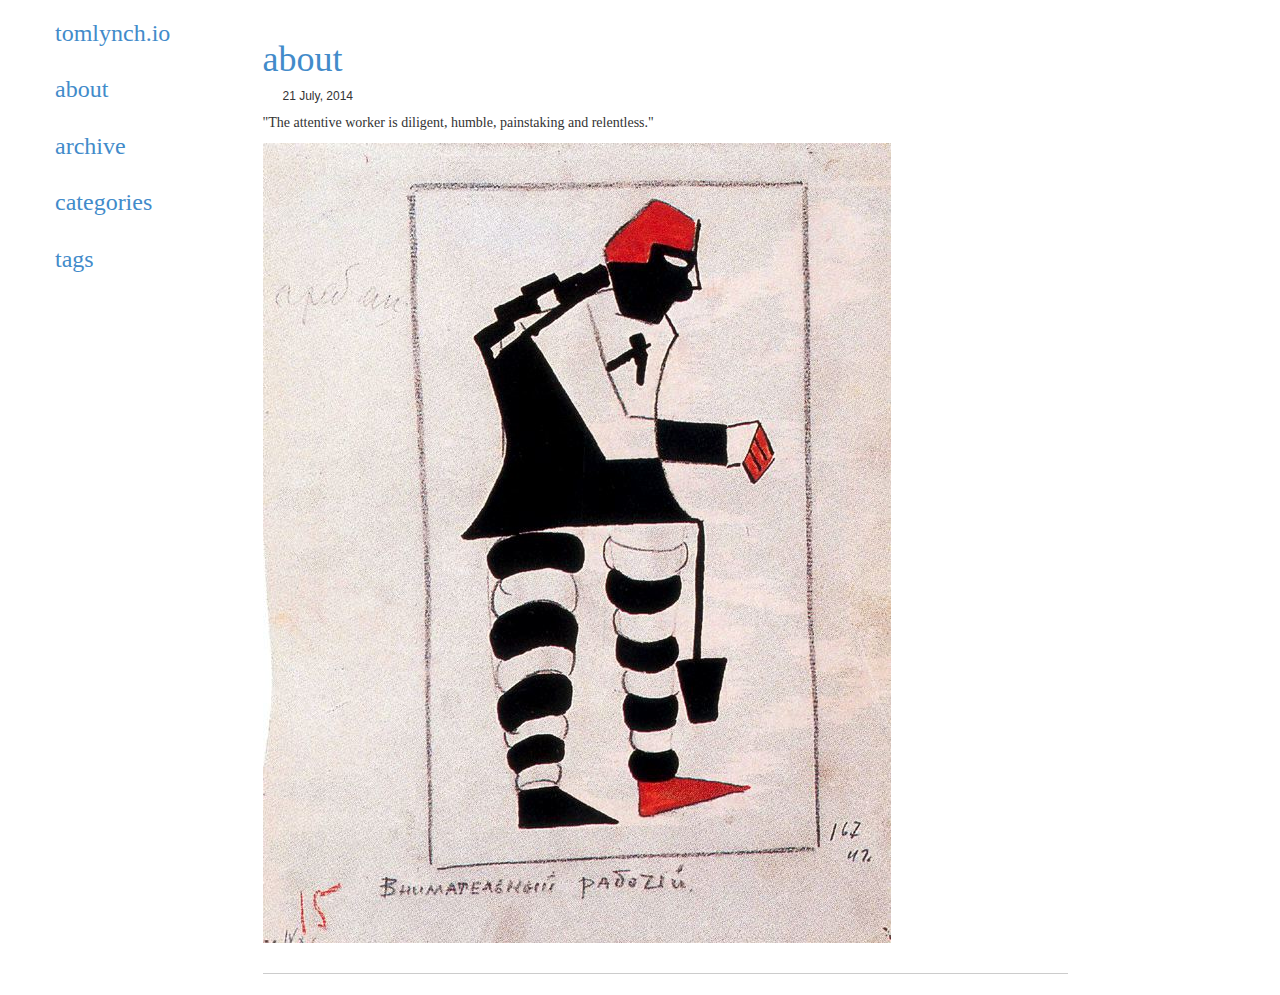
==== about/index.html @ 869eb5ff "update templates and css" ====
<!DOCTYPE html>
<html lang="en-us" xml:lang="en">
<head>
<meta content="text/html; charset=utf-8" http-equiv="content-type" />
<title>about</title>
<meta content="Tom Lynch" name="author" />
<link type="application/atom+xml" title="the attentive worker" rel="alternate" href="/atom.xml" />
<link type="text/css" rel="stylesheet" href="/fonts/inconsolata/inconsolata.css" />
<!-- MathJax -->
<script type="text/x-mathjax-config">
MathJax.Hub.Config({
	    tex2jax: {
	      inlineMath: [ ['$','$'], ["\\(","\\)"] ],
	      //processEscapes: true
	    }
	  });
</script>
<script src="//cdn.mathjax.org/mathjax/latest/MathJax.js?config=TeX-AMS_HTML-full" type="text/javascript"></script>
<link rel="stylesheet" href="/css/bootstrap.min.css" />
<link rel="stylesheet" href="/css/bootstrap-responsive.min.css" />
<link rel="stylesheet" href="/css/bootstrap-overrides.css" />
<link rel="stylesheet" href="/css/pygmentize-vs.css" />
</head>
<body>
<div class="container">
  <div class="row">
    <div class="col-md-2">
      <div class="silkscreen-nav"><nav class="navbar navbar-default nav-stacked"><div class="navbar-default"><ul class="nav navbar-nav"><li><h3><a href="/">tomlynch.io</a></h3></li><li><h3><a href="/about">about</a></h3></li></ul></div><div class="collapse navbar-collapse"><ul class="nav navbar-nav"><li><h3><a href="/archive">archive</a></h3></li><li><h3><a href="/categories">categories</a></h3></li><li><h3><a href="/tags">tags</a></h3></li></ul></div></nav></div>
      <br />
      <div class="hidden-xs hidden-sm">
	<script src="http://pinboard.in//widgets/v1/linkroll/?user=attentive&amp;count=10&amp;tag=reading" language="javascript"></script>
      </div>
    </div>
    <div class="main col-md-8">
      <div class="row silkscreen-post">
	<h1 class="silkscreen-title"><a href="2014/7/21/about">about</a></h1>
	<h6 class="date silkscreen-published">21 July, 2014</h6>
	<div class="silkscreen-body"><p>"The attentive worker is diligent, humble, painstaking and relentless."</p><p><img src="/img/attentive-worker-1913.jpg" /></p></div>
      </div>
      <div class="row">
	<div class="silkscreen-related"></div>
      </div>
      <div class="row">
	<div class="silkscreen-footer"></div>
      </div>
    </div>
  </div>
  <div class="col-md-2"></div>
</div>
    
  

<script src="/js/jquery.js"></script>
<script src="/js/bootstrap.min.js"></script>
</body>


</html>
---- fonts/inconsolata/inconsolata.css ----
/*
 * This stylesheet generated by the CSS3 @font-face generator v2.0
 * by Zoltan Hawryluk (http://www.useragentman.com). 
 * Latest version of this program is available at
 * https://github.com/zoltan-dulac/css3FontConverter
 */


@font-face {
  font-family: 'Inconsolata';
  src: url('Inconsolata.eot?') format('eot'),
       url('Inconsolata.woff') format('woff'),
       url('Inconsolata.otf')  format('opentype'),
       url('Inconsolata.ttf')  format('truetype'),
       url('Inconsolata.svg#Inconsolata') format('svg');
}
---- css/pygmentize-vs.css ----
.highlight .hll { background-color: #ffffcc }
.highlight .c { color: #008000 } /* Comment */
.highlight .err { border: 1px solid #FF0000 } /* Error */
.highlight .k { color: #0000ff } /* Keyword */
.highlight .cm { color: #008000 } /* Comment.Multiline */
.highlight .cp { color: #0000ff } /* Comment.Preproc */
.highlight .c1 { color: #008000 } /* Comment.Single */
.highlight .cs { color: #008000 } /* Comment.Special */
.highlight .ge { font-style: italic } /* Generic.Emph */
.highlight .gh { font-weight: bold } /* Generic.Heading */
.highlight .gp { font-weight: bold } /* Generic.Prompt */
.highlight .gs { font-weight: bold } /* Generic.Strong */
.highlight .gu { font-weight: bold } /* Generic.Subheading */
.highlight .kc { color: #0000ff } /* Keyword.Constant */
.highlight .kd { color: #0000ff } /* Keyword.Declaration */
.highlight .kn { color: #0000ff } /* Keyword.Namespace */
.highlight .kp { color: #0000ff } /* Keyword.Pseudo */
.highlight .kr { color: #0000ff } /* Keyword.Reserved */
.highlight .kt { color: #2b91af } /* Keyword.Type */
.highlight .s { color: #a31515 } /* Literal.String */
.highlight .nc { color: #2b91af } /* Name.Class */
.highlight .ow { color: #0000ff } /* Operator.Word */
.highlight .sb { color: #a31515 } /* Literal.String.Backtick */
.highlight .sc { color: #a31515 } /* Literal.String.Char */
.highlight .sd { color: #a31515 } /* Literal.String.Doc */
.highlight .s2 { color: #a31515 } /* Literal.String.Double */
.highlight .se { color: #a31515 } /* Literal.String.Escape */
.highlight .sh { color: #a31515 } /* Literal.String.Heredoc */
.highlight .si { color: #a31515 } /* Literal.String.Interpol */
.highlight .sx { color: #a31515 } /* Literal.String.Other */
.highlight .sr { color: #a31515 } /* Literal.String.Regex */
.highlight .s1 { color: #a31515 } /* Literal.String.Single */
.highlight .ss { color: #a31515 } /* Literal.String.Symbol */
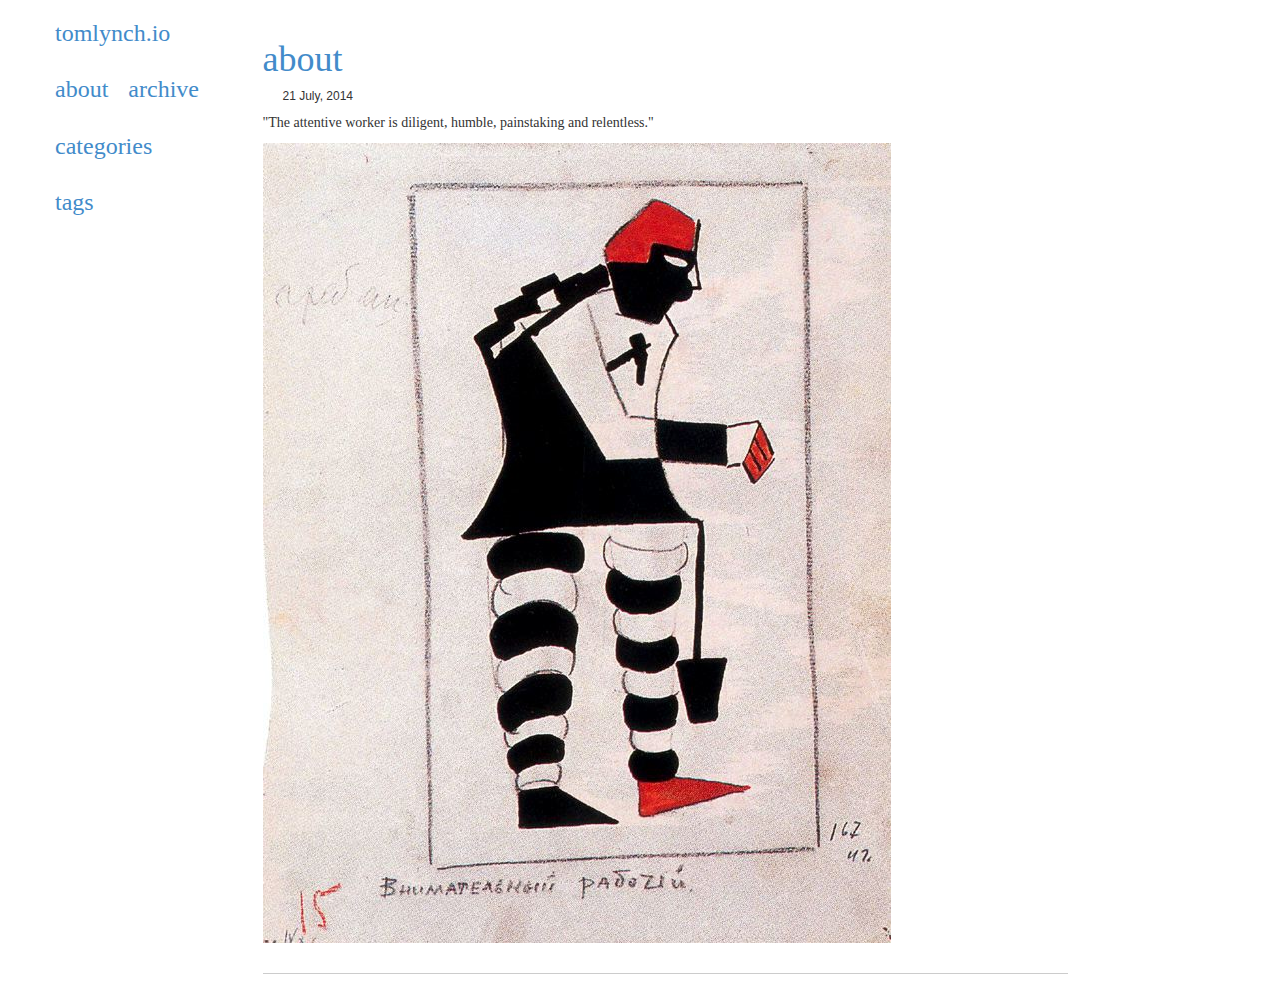
==== commit 02244256: "responsive site working" ====
--- a/about/index.html
+++ b/about/index.html
@@ -2,10 +2,11 @@
 <html lang="en-us" xml:lang="en">
 <head>
 <meta content="text/html; charset=utf-8" http-equiv="content-type" />
+<meta content="width=device-width, initial-scale=1" name="viewport" />
 <title>about</title>
 <meta content="Tom Lynch" name="author" />
 <link type="application/atom+xml" title="the attentive worker" rel="alternate" href="/atom.xml" />
-<link type="text/css" rel="stylesheet" href="/fonts/inconsolata/inconsolata.css" />
+<link type="text/css" rel="stylesheet" href="http://fonts.googleapis.com/css?family=Inconsolata:400,700&amp;subset=latin,latin-ext" />
 <!-- MathJax -->
 <script type="text/x-mathjax-config">
 MathJax.Hub.Config({
@@ -25,7 +26,23 @@
 <div class="container">
   <div class="row">
     <div class="col-md-2">
-      <div class="silkscreen-nav"><nav class="navbar navbar-default nav-stacked"><div class="navbar-default"><ul class="nav navbar-nav"><li><h3><a href="/">tomlynch.io</a></h3></li><li><h3><a href="/about">about</a></h3></li></ul></div><div class="collapse navbar-collapse"><ul class="nav navbar-nav"><li><h3><a href="/archive">archive</a></h3></li><li><h3><a href="/categories">categories</a></h3></li><li><h3><a href="/tags">tags</a></h3></li></ul></div></nav></div>
+      <nav class="navbar navbar-default nav-stacked">
+	<div class="navbar-header">
+	  <button data-target=".navbar-collapse" data-toggle="collapse" class="navbar-toggle" type="button">
+	    <span class="sr-only">Toggle navigation</span>
+	    <span class="glyphicon glyphicon-plus"></span>  
+	  </button>
+	  <h3><a href="/">tomlynch.io</a></h3>
+	</div>
+	<div class="collapse navbar-collapse">
+	  <ul class="nav navbar-nav">
+	    <li><h3><a href="/about">about</a></h3></li>
+	    <li><h3><a href="/">archive</a></h3></li>
+	    <li><h3><a href="/">categories</a></h3></li>
+	    <li><h3><a href="/">tags</a></h3></li>
+	  </ul>
+	</div>
+      </nav>
       <br />
       <div class="hidden-xs hidden-sm">
 	<script src="http://pinboard.in//widgets/v1/linkroll/?user=attentive&amp;count=10&amp;tag=reading" language="javascript"></script>
@@ -47,7 +64,7 @@
   </div>
   <div class="col-md-2"></div>
 </div>
-    
+
   
 
 <script src="/js/jquery.js"></script>
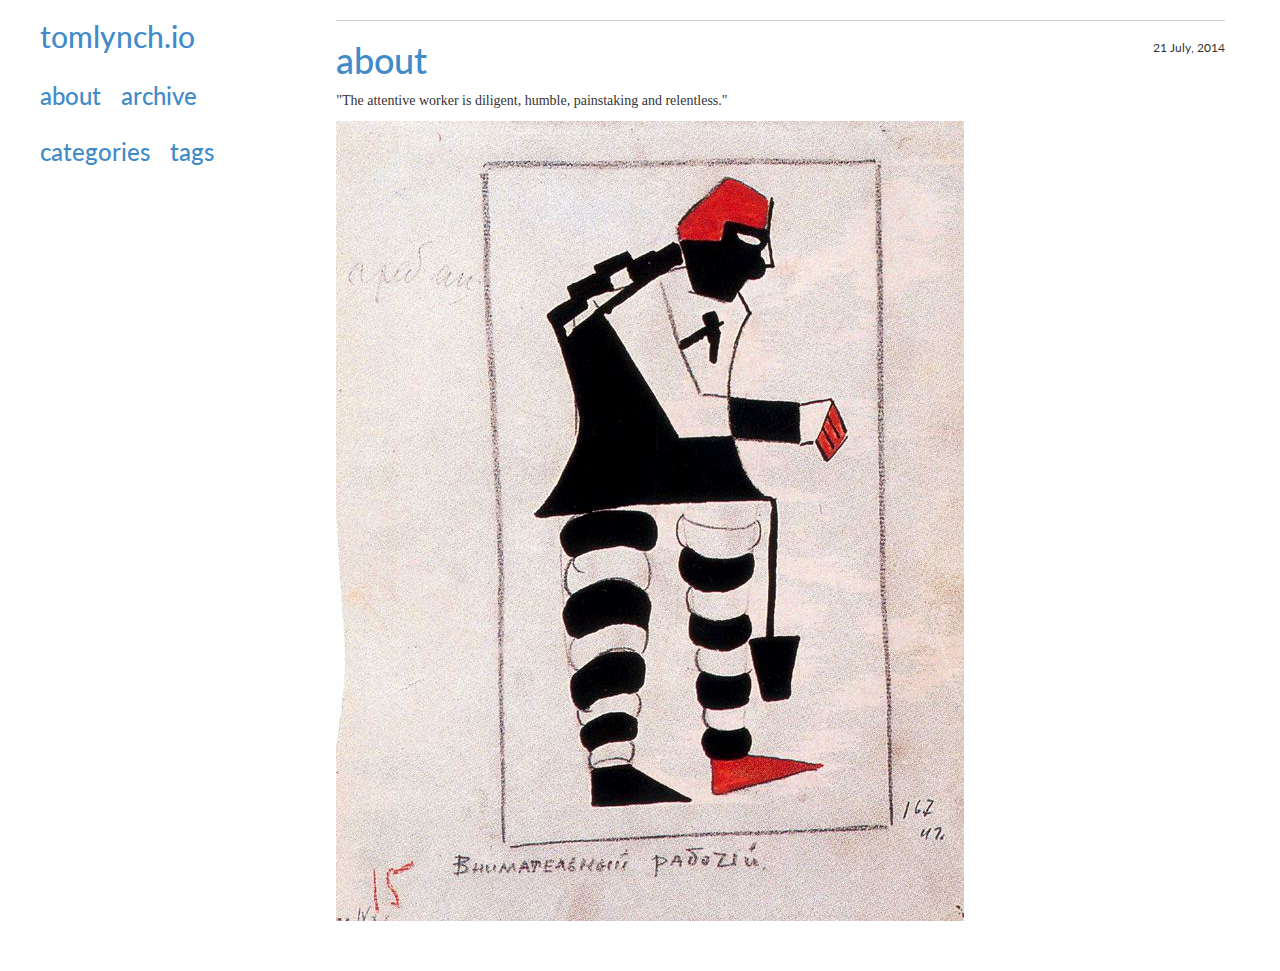
==== commit cc53f972: "latest updates to layout" ====
--- a/about/index.html
+++ b/about/index.html
@@ -6,6 +6,7 @@
 <title>about</title>
 <meta content="Tom Lynch" name="author" />
 <link type="application/atom+xml" title="the attentive worker" rel="alternate" href="/atom.xml" />
+<link type="text/css" rel="stylesheet" href="http://fonts.googleapis.com/css?family=Lato:400,700,400italic,700italic" />
 <link type="text/css" rel="stylesheet" href="http://fonts.googleapis.com/css?family=Inconsolata:400,700&amp;subset=latin,latin-ext" />
 <!-- MathJax -->
 <script type="text/x-mathjax-config">
@@ -25,14 +26,14 @@
 <body>
 <div class="container">
   <div class="row">
-    <div class="col-md-2">
+    <div class="left-bar col-md-2">
       <nav class="navbar navbar-default nav-stacked">
 	<div class="navbar-header">
 	  <button data-target=".navbar-collapse" data-toggle="collapse" class="navbar-toggle" type="button">
 	    <span class="sr-only">Toggle navigation</span>
-	    <span class="glyphicon glyphicon-plus"></span>  
+	    <span class="glyphicon glyphicon-list"></span>
 	  </button>
-	  <h3><a href="/">tomlynch.io</a></h3>
+	  <h2><a href="/">tomlynch.io</a></h2>
 	</div>
 	<div class="collapse navbar-collapse">
 	  <ul class="nav navbar-nav">
@@ -48,25 +49,21 @@
 	<script src="http://pinboard.in//widgets/v1/linkroll/?user=attentive&amp;count=10&amp;tag=reading" language="javascript"></script>
       </div>
     </div>
-    <div class="main col-md-8">
-      <div class="row silkscreen-post">
-	<h1 class="silkscreen-title"><a href="2014/7/21/about">about</a></h1>
-	<h6 class="date silkscreen-published">21 July, 2014</h6>
-	<div class="silkscreen-body"><p>"The attentive worker is diligent, humble, painstaking and relentless."</p><p><img src="/img/attentive-worker-1913.jpg" /></p></div>
-      </div>
-      <div class="row">
-	<div class="silkscreen-related"></div>
-      </div>
-      <div class="row">
-	<div class="silkscreen-footer"></div>
-      </div>
+    <div class="silkscreen-post">
+    <div class="col-md-1"></div>
+    <div class="main col-md-9">
+	<div class="body col-md-10">
+	  <h1 class="silkscreen-title"><a href="2014/7/21/about">about</a></h1>
+	  <h6 class="date silkscreen-published hidden-md hidden-lg">21 July, 2014</h6>
+	  <div class="silkscreen-body"><p>"The attentive worker is diligent, humble, painstaking and relentless."</p><p><img src="/img/attentive-worker-1913.jpg" /></p></div>
+	</div>
+	<div class="right-bar col-md-2 hidden-xs hidden-sm">
+	  <h6 class="date silkscreen-published">21 July, 2014</h6>      
+	</div>
+    </div>
     </div>
   </div>
-  <div class="col-md-2"></div>
 </div>
-
-  
-
 <script src="/js/jquery.js"></script>
 <script src="/js/bootstrap.min.js"></script>
 </body>
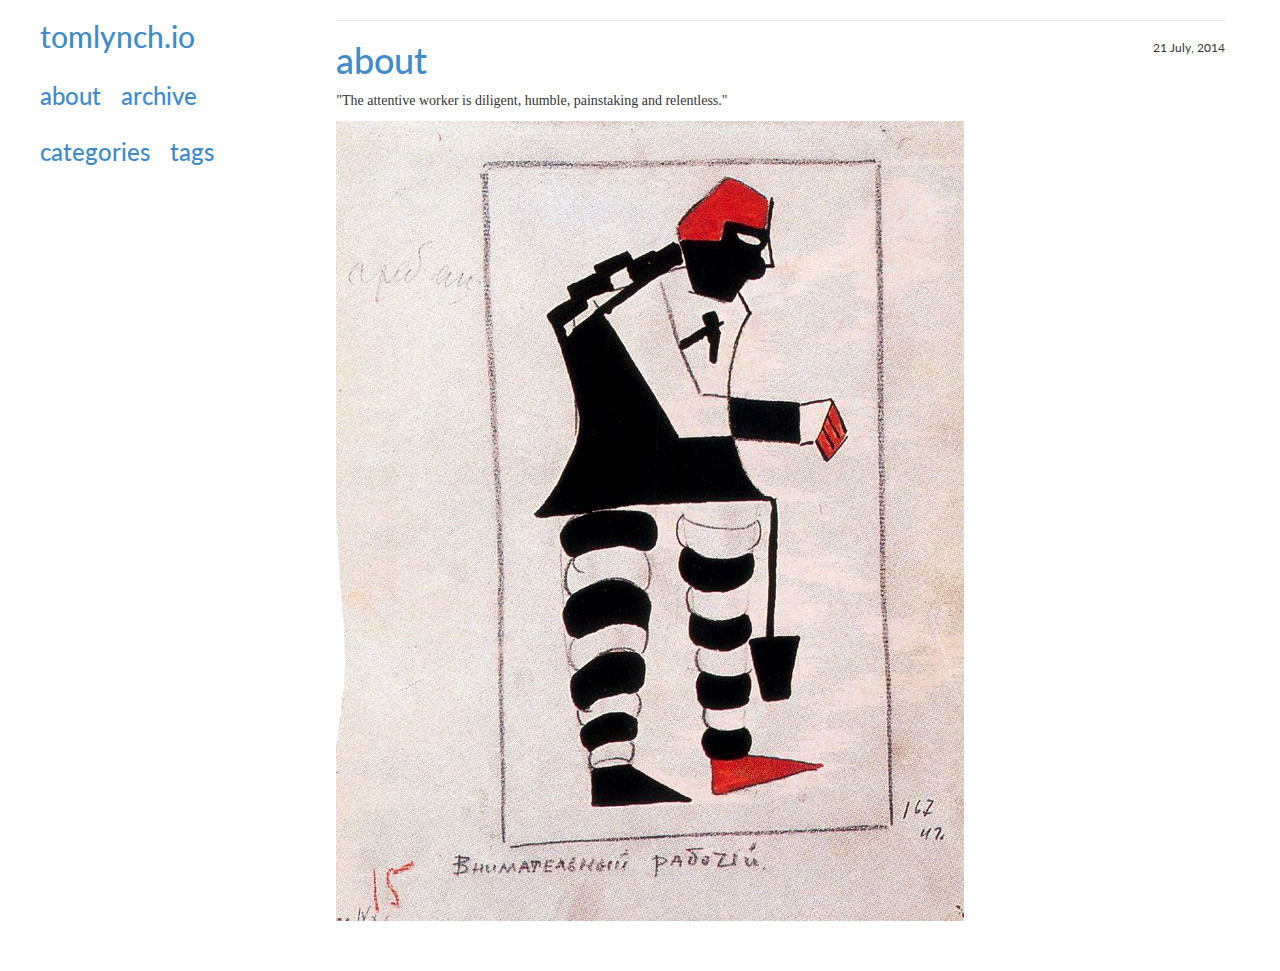
==== commit 01521654: "updated layout" ====
--- a/about/index.html
+++ b/about/index.html
@@ -44,7 +44,6 @@
 	  </ul>
 	</div>
       </nav>
-      <br />
       <div class="hidden-xs hidden-sm">
 	<script src="http://pinboard.in//widgets/v1/linkroll/?user=attentive&amp;count=10&amp;tag=reading" language="javascript"></script>
       </div>
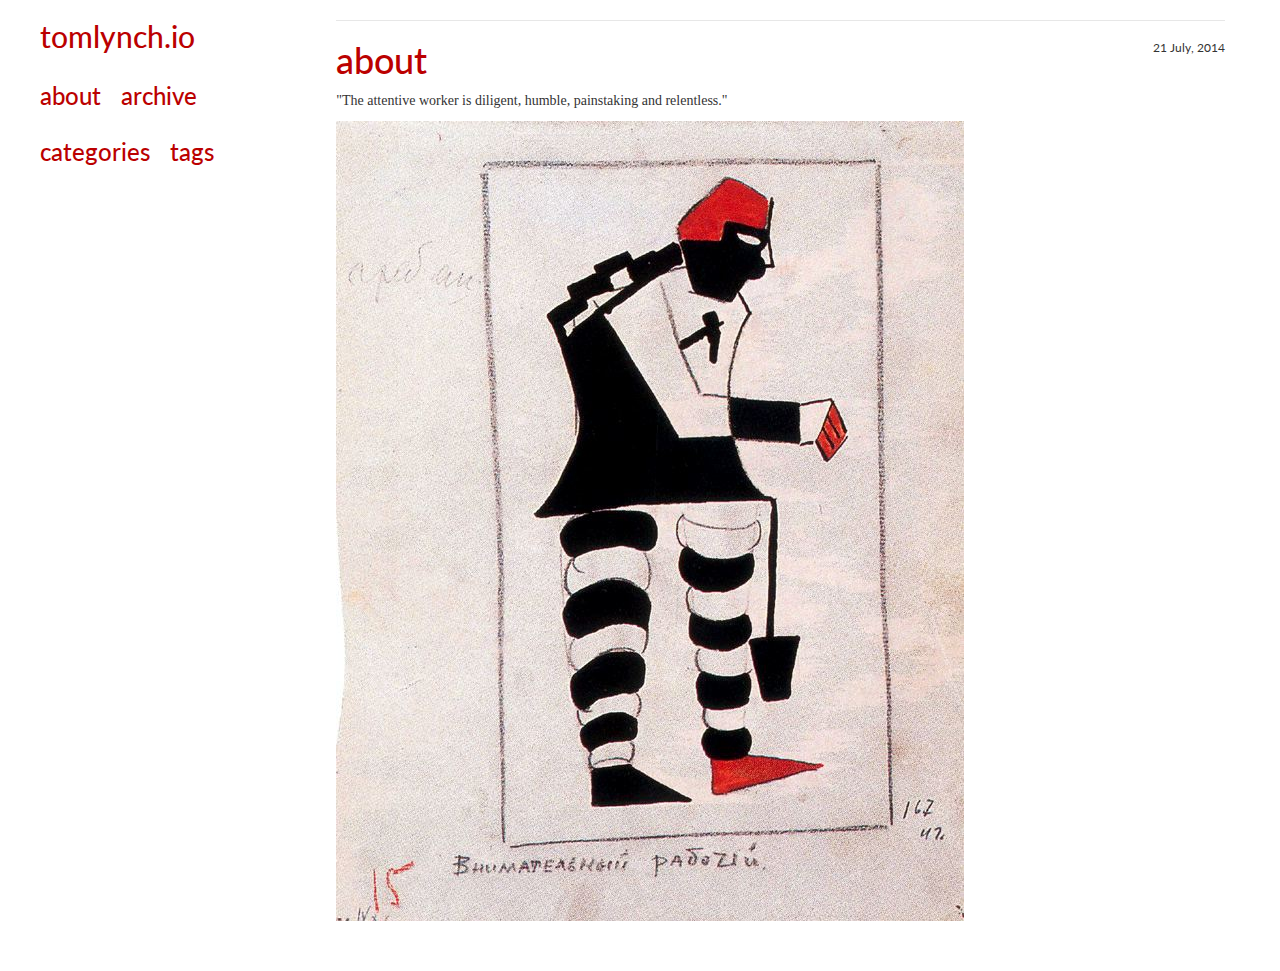
==== commit 12f14947: "Lavish Bootstrap colours; update jquery and use minified" ====
--- a/about/index.html
+++ b/about/index.html
@@ -63,7 +63,7 @@
     </div>
   </div>
 </div>
-<script src="/js/jquery.js"></script>
+<script src="/js/jquery-2.1.1.min.js"></script>
 <script src="/js/bootstrap.min.js"></script>
 </body>
 
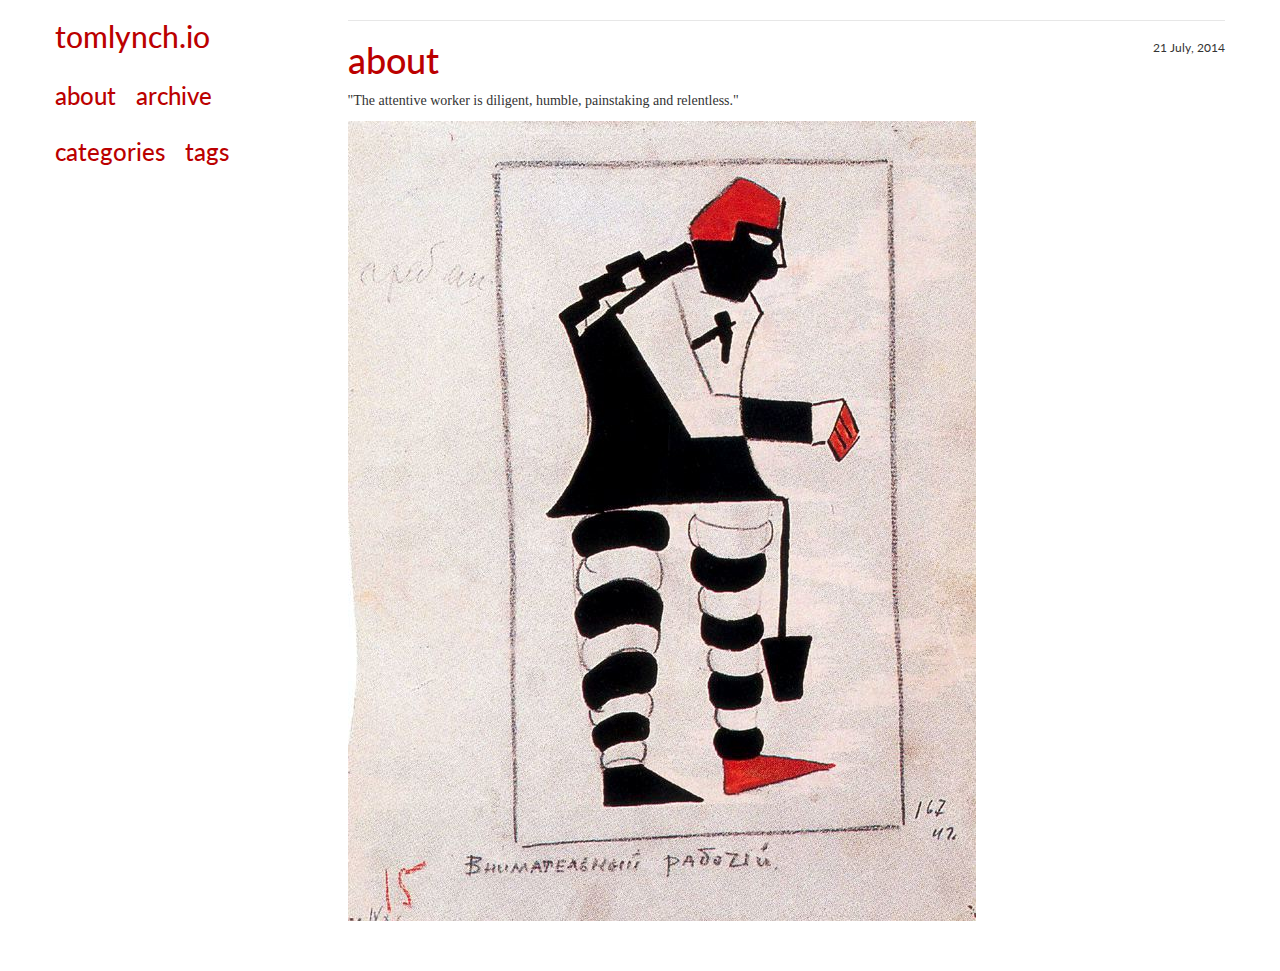
==== commit 1ce7dca9: "minify CSS" ====
--- a/about/index.html
+++ b/about/index.html
@@ -8,20 +8,7 @@
 <link type="application/atom+xml" title="the attentive worker" rel="alternate" href="/atom.xml" />
 <link type="text/css" rel="stylesheet" href="http://fonts.googleapis.com/css?family=Lato:400,700,400italic,700italic" />
 <link type="text/css" rel="stylesheet" href="http://fonts.googleapis.com/css?family=Inconsolata:400,700&amp;subset=latin,latin-ext" />
-<!-- MathJax -->
-<script type="text/x-mathjax-config">
-MathJax.Hub.Config({
-	    tex2jax: {
-	      inlineMath: [ ['$','$'], ["\\(","\\)"] ],
-	      //processEscapes: true
-	    }
-	  });
-</script>
-<script src="//cdn.mathjax.org/mathjax/latest/MathJax.js?config=TeX-AMS_HTML-full" type="text/javascript"></script>
-<link rel="stylesheet" href="/css/bootstrap.min.css" />
-<link rel="stylesheet" href="/css/bootstrap-responsive.min.css" />
-<link rel="stylesheet" href="/css/bootstrap-overrides.css" />
-<link rel="stylesheet" href="/css/pygmentize-vs.css" />
+<link rel="stylesheet" href="/css/tomlynchio.min.css" />
 </head>
 <body>
 <div class="container">
@@ -63,6 +50,15 @@
     </div>
   </div>
 </div>
+<script type="text/x-mathjax-config">
+MathJax.Hub.Config({
+	    tex2jax: {
+	      inlineMath: [ ['$','$'], ["\\(","\\)"] ],
+	      processEscapes: true
+	    }
+	  });
+</script>
+<script src="//cdn.mathjax.org/mathjax/latest/MathJax.js?config=TeX-AMS_HTML-full" type="text/javascript"></script>
 <script src="/js/jquery-2.1.1.min.js"></script>
 <script src="/js/bootstrap.min.js"></script>
 </body>
--- a/css/tomlynchio.min.css
+++ b/css/tomlynchio.min.css
@@ -0,0 +1,5 @@
+/*!
+ * Bootstrap v3.2.0 (http://getbootstrap.com)
+ * Copyright 2011-2014 Twitter, Inc.
+ * Licensed under MIT (https://github.com/twbs/bootstrap/blob/master/LICENSE)
+ *//*! normalize.css v3.0.1 | MIT License | git.io/normalize */html{font-family:sans-serif;-webkit-text-size-adjust:100%;-ms-text-size-adjust:100%}body{margin:0}article,aside,details,figcaption,figure,footer,header,hgroup,main,nav,section,summary{display:block}audio,canvas,progress,video{display:inline-block;vertical-align:baseline}audio:not([controls]){display:none;height:0}[hidden],template{display:none}a{background:0 0}a:active,a:hover{outline:0}abbr[title]{border-bottom:1px dotted}b,strong{font-weight:700}dfn{font-style:italic}h1{margin:.67em 0;font-size:2em}mark{color:#000;background:#ff0}small{font-size:80%}sub,sup{position:relative;font-size:75%;line-height:0;vertical-align:baseline}sup{top:-.5em}sub{bottom:-.25em}img{border:0}svg:not(:root){overflow:hidden}figure{margin:1em 40px}hr{height:0;-webkit-box-sizing:content-box;-moz-box-sizing:content-box;box-sizing:content-box}pre{overflow:auto}code,kbd,pre,samp{font-family:monospace,monospace;font-size:1em}button,input,optgroup,select,textarea{margin:0;font:inherit;color:inherit}button{overflow:visible}button,select{text-transform:none}button,html input[type=button],input[type=reset],input[type=submit]{-webkit-appearance:button;cursor:pointer}button[disabled],html input[disabled]{cursor:default}button::-moz-focus-inner,input::-moz-focus-inner{padding:0;border:0}input{line-height:normal}input[type=checkbox],input[type=radio]{-webkit-box-sizing:border-box;-moz-box-sizing:border-box;box-sizing:border-box;padding:0}input[type=number]::-webkit-inner-spin-button,input[type=number]::-webkit-outer-spin-button{height:auto}input[type=search]{-webkit-box-sizing:content-box;-moz-box-sizing:content-box;box-sizing:content-box;-webkit-appearance:textfield}input[type=search]::-webkit-search-cancel-button,input[type=search]::-webkit-search-decoration{-webkit-appearance:none}fieldset{padding:.35em .625em .75em;margin:0 2px;border:1px solid silver}legend{padding:0;border:0}textarea{overflow:auto}optgroup{font-weight:700}table{border-spacing:0;border-collapse:collapse}td,th{padding:0}@media print{*{color:#000!important;text-shadow:none!important;background:transparent!important;-webkit-box-shadow:none!important;box-shadow:none!important}a,a:visited{text-decoration:underline}a[href]:after{content:" (" attr(href) ")"}abbr[title]:after{content:" (" attr(title) ")"}a[href^="javascript:"]:after,a[href^="#"]:after{content:""}pre,blockquote{border:1px solid #999;page-break-inside:avoid}thead{display:table-header-group}tr,img{page-break-inside:avoid}img{max-width:100%!important}p,h2,h3{orphans:3;widows:3}h2,h3{page-break-after:avoid}select{background:#fff!important}.navbar{display:none}.table td,.table th{background-color:#fff!important}.btn>.caret,.dropup>.btn>.caret{border-top-color:#000!important}.label{border:1px solid #000}.table{border-collapse:collapse!important}.table-bordered th,.table-bordered td{border:1px solid #ddd!important}}@font-face{font-family:'Glyphicons Halflings';src:url(../fonts/glyphicons-halflings-regular.eot);src:url(../fonts/glyphicons-halflings-regular.eot?#iefix) format('embedded-opentype'),url(../fonts/glyphicons-halflings-regular.woff) format('woff'),url(../fonts/glyphicons-halflings-regular.ttf) format('truetype'),url(../fonts/glyphicons-halflings-regular.svg#glyphicons_halflingsregular) format('svg')}.glyphicon{position:relative;top:1px;display:inline-block;font-family:'Glyphicons Halflings';font-style:normal;font-weight:400;line-height:1;-webkit-font-smoothing:antialiased;-moz-osx-font-smoothing:grayscale}.glyphicon-asterisk:before{content:"\2a"}.glyphicon-plus:before{content:"\2b"}.glyphicon-euro:before{content:"\20ac"}.glyphicon-minus:before{content:"\2212"}.glyphicon-cloud:before{content:"\2601"}.glyphicon-envelope:before{content:"\2709"}.glyphicon-pencil:before{content:"\270f"}.glyphicon-glass:before{content:"\e001"}.glyphicon-music:before{content:"\e002"}.glyphicon-search:before{content:"\e003"}.glyphicon-heart:before{content:"\e005"}.glyphicon-star:before{content:"\e006"}.glyphicon-star-empty:before{content:"\e007"}.glyphicon-user:before{content:"\e008"}.glyphicon-film:before{content:"\e009"}.glyphicon-th-large:before{content:"\e010"}.glyphicon-th:before{content:"\e011"}.glyphicon-th-list:before{content:"\e012"}.glyphicon-ok:before{content:"\e013"}.glyphicon-remove:before{content:"\e014"}.glyphicon-zoom-in:before{content:"\e015"}.glyphicon-zoom-out:before{content:"\e016"}.glyphicon-off:before{content:"\e017"}.glyphicon-signal:before{content:"\e018"}.glyphicon-cog:before{content:"\e019"}.glyphicon-trash:before{content:"\e020"}.glyphicon-home:before{content:"\e021"}.glyphicon-file:before{content:"\e022"}.glyphicon-time:before{content:"\e023"}.glyphicon-road:before{content:"\e024"}.glyphicon-download-alt:before{content:"\e025"}.glyphicon-download:before{content:"\e026"}.glyphicon-upload:before{content:"\e027"}.glyphicon-inbox:before{content:"\e028"}.glyphicon-play-circle:before{content:"\e029"}.glyphicon-repeat:before{content:"\e030"}.glyphicon-refresh:before{content:"\e031"}.glyphicon-list-alt:before{content:"\e032"}.glyphicon-lock:before{content:"\e033"}.glyphicon-flag:before{content:"\e034"}.glyphicon-headphones:before{content:"\e035"}.glyphicon-volume-off:before{content:"\e036"}.glyphicon-volume-down:before{content:"\e037"}.glyphicon-volume-up:before{content:"\e038"}.glyphicon-qrcode:before{content:"\e039"}.glyphicon-barcode:before{content:"\e040"}.glyphicon-tag:before{content:"\e041"}.glyphicon-tags:before{content:"\e042"}.glyphicon-book:before{content:"\e043"}.glyphicon-bookmark:before{content:"\e044"}.glyphicon-print:before{content:"\e045"}.glyphicon-camera:before{content:"\e046"}.glyphicon-font:before{content:"\e047"}.glyphicon-bold:before{content:"\e048"}.glyphicon-italic:before{content:"\e049"}.glyphicon-text-height:before{content:"\e050"}.glyphicon-text-width:before{content:"\e051"}.glyphicon-align-left:before{content:"\e052"}.glyphicon-align-center:before{content:"\e053"}.glyphicon-align-right:before{content:"\e054"}.glyphicon-align-justify:before{content:"\e055"}.glyphicon-list:before{content:"\e056"}.glyphicon-indent-left:before{content:"\e057"}.glyphicon-indent-right:before{content:"\e058"}.glyphicon-facetime-video:before{content:"\e059"}.glyphicon-picture:before{content:"\e060"}.glyphicon-map-marker:before{content:"\e062"}.glyphicon-adjust:before{content:"\e063"}.glyphicon-tint:before{content:"\e064"}.glyphicon-edit:before{content:"\e065"}.glyphicon-share:before{content:"\e066"}.glyphicon-check:before{content:"\e067"}.glyphicon-move:before{content:"\e068"}.glyphicon-step-backward:before{content:"\e069"}.glyphicon-fast-backward:before{content:"\e070"}.glyphicon-backward:before{content:"\e071"}.glyphicon-play:before{content:"\e072"}.glyphicon-pause:before{content:"\e073"}.glyphicon-stop:before{content:"\e074"}.glyphicon-forward:before{content:"\e075"}.glyphicon-fast-forward:before{content:"\e076"}.glyphicon-step-forward:before{content:"\e077"}.glyphicon-eject:before{content:"\e078"}.glyphicon-chevron-left:before{content:"\e079"}.glyphicon-chevron-right:before{content:"\e080"}.glyphicon-plus-sign:before{content:"\e081"}.glyphicon-minus-sign:before{content:"\e082"}.glyphicon-remove-sign:before{content:"\e083"}.glyphicon-ok-sign:before{content:"\e084"}.glyphicon-question-sign:before{content:"\e085"}.glyphicon-info-sign:before{content:"\e086"}.glyphicon-screenshot:before{content:"\e087"}.glyphicon-remove-circle:before{content:"\e088"}.glyphicon-ok-circle:before{content:"\e089"}.glyphicon-ban-circle:before{content:"\e090"}.glyphicon-arrow-left:before{content:"\e091"}.glyphicon-arrow-right:before{content:"\e092"}.glyphicon-arrow-up:before{content:"\e093"}.glyphicon-arrow-down:before{content:"\e094"}.glyphicon-share-alt:before{content:"\e095"}.glyphicon-resize-full:before{content:"\e096"}.glyphicon-resize-small:before{content:"\e097"}.glyphicon-exclamation-sign:before{content:"\e101"}.glyphicon-gift:before{content:"\e102"}.glyphicon-leaf:before{content:"\e103"}.glyphicon-fire:before{content:"\e104"}.glyphicon-eye-open:before{content:"\e105"}.glyphicon-eye-close:before{content:"\e106"}.glyphicon-warning-sign:before{content:"\e107"}.glyphicon-plane:before{content:"\e108"}.glyphicon-calendar:before{content:"\e109"}.glyphicon-random:before{content:"\e110"}.glyphicon-comment:before{content:"\e111"}.glyphicon-magnet:before{content:"\e112"}.glyphicon-chevron-up:before{content:"\e113"}.glyphicon-chevron-down:before{content:"\e114"}.glyphicon-retweet:before{content:"\e115"}.glyphicon-shopping-cart:before{content:"\e116"}.glyphicon-folder-close:before{content:"\e117"}.glyphicon-folder-open:before{content:"\e118"}.glyphicon-resize-vertical:before{content:"\e119"}.glyphicon-resize-horizontal:before{content:"\e120"}.glyphicon-hdd:before{content:"\e121"}.glyphicon-bullhorn:before{content:"\e122"}.glyphicon-bell:before{content:"\e123"}.glyphicon-certificate:before{content:"\e124"}.glyphicon-thumbs-up:before{content:"\e125"}.glyphicon-thumbs-down:before{content:"\e126"}.glyphicon-hand-right:before{content:"\e127"}.glyphicon-hand-left:before{content:"\e128"}.glyphicon-hand-up:before{content:"\e129"}.glyphicon-hand-down:before{content:"\e130"}.glyphicon-circle-arrow-right:before{content:"\e131"}.glyphicon-circle-arrow-left:before{content:"\e132"}.glyphicon-circle-arrow-up:before{content:"\e133"}.glyphicon-circle-arrow-down:before{content:"\e134"}.glyphicon-globe:before{content:"\e135"}.glyphicon-wrench:before{content:"\e136"}.glyphicon-tasks:before{content:"\e137"}.glyphicon-filter:before{content:"\e138"}.glyphicon-briefcase:before{content:"\e139"}.glyphicon-fullscreen:before{content:"\e140"}.glyphicon-dashboard:before{content:"\e141"}.glyphicon-paperclip:before{content:"\e142"}.glyphicon-heart-empty:before{content:"\e143"}.glyphicon-link:before{content:"\e144"}.glyphicon-phone:before{content:"\e145"}.glyphicon-pushpin:before{content:"\e146"}.glyphicon-usd:before{content:"\e148"}.glyphicon-gbp:before{content:"\e149"}.glyphicon-sort:before{content:"\e150"}.glyphicon-sort-by-alphabet:before{content:"\e151"}.glyphicon-sort-by-alphabet-alt:before{content:"\e152"}.glyphicon-sort-by-order:before{content:"\e153"}.glyphicon-sort-by-order-alt:before{content:"\e154"}.glyphicon-sort-by-attributes:before{content:"\e155"}.glyphicon-sort-by-attributes-alt:before{content:"\e156"}.glyphicon-unchecked:before{content:"\e157"}.glyphicon-expand:before{content:"\e158"}.glyphicon-collapse-down:before{content:"\e159"}.glyphicon-collapse-up:before{content:"\e160"}.glyphicon-log-in:before{content:"\e161"}.glyphicon-flash:before{content:"\e162"}.glyphicon-log-out:before{content:"\e163"}.glyphicon-new-window:before{content:"\e164"}.glyphicon-record:before{content:"\e165"}.glyphicon-save:before{content:"\e166"}.glyphicon-open:before{content:"\e167"}.glyphicon-saved:before{content:"\e168"}.glyphicon-import:before{content:"\e169"}.glyphicon-export:before{content:"\e170"}.glyphicon-send:before{content:"\e171"}.glyphicon-floppy-disk:before{content:"\e172"}.glyphicon-floppy-saved:before{content:"\e173"}.glyphicon-floppy-remove:before{content:"\e174"}.glyphicon-floppy-save:before{content:"\e175"}.glyphicon-floppy-open:before{content:"\e176"}.glyphicon-credit-card:before{content:"\e177"}.glyphicon-transfer:before{content:"\e178"}.glyphicon-cutlery:before{content:"\e179"}.glyphicon-header:before{content:"\e180"}.glyphicon-compressed:before{content:"\e181"}.glyphicon-earphone:before{content:"\e182"}.glyphicon-phone-alt:before{content:"\e183"}.glyphicon-tower:before{content:"\e184"}.glyphicon-stats:before{content:"\e185"}.glyphicon-sd-video:before{content:"\e186"}.glyphicon-hd-video:before{content:"\e187"}.glyphicon-subtitles:before{content:"\e188"}.glyphicon-sound-stereo:before{content:"\e189"}.glyphicon-sound-dolby:before{content:"\e190"}.glyphicon-sound-5-1:before{content:"\e191"}.glyphicon-sound-6-1:before{content:"\e192"}.glyphicon-sound-7-1:before{content:"\e193"}.glyphicon-copyright-mark:before{content:"\e194"}.glyphicon-registration-mark:before{content:"\e195"}.glyphicon-cloud-download:before{content:"\e197"}.glyphicon-cloud-upload:before{content:"\e198"}.glyphicon-tree-conifer:before{content:"\e199"}.glyphicon-tree-deciduous:before{content:"\e200"}*{-webkit-box-sizing:border-box;-moz-box-sizing:border-box;box-sizing:border-box}:before,:after{-webkit-box-sizing:border-box;-moz-box-sizing:border-box;box-sizing:border-box}html{font-size:10px;-webkit-tap-highlight-color:rgba(0,0,0,0)}body{font-family:"Helvetica Neue",Helvetica,Arial,sans-serif;font-size:14px;line-height:1.42857143;color:#333;background-color:#fff}input,button,select,textarea{font-family:inherit;font-size:inherit;line-height:inherit}a{color:#b00;text-decoration:none}a:hover,a:focus{color:#6e0000;text-decoration:underline}a:focus{outline:thin dotted;outline:5px auto -webkit-focus-ring-color;outline-offset:-2px}figure{margin:0}img{vertical-align:middle}.img-responsive,.thumbnail>img,.thumbnail a>img,.carousel-inner>.item>img,.carousel-inner>.item>a>img{display:block;width:100% \9;max-width:100%;height:auto}.img-rounded{border-radius:6px}.img-thumbnail{display:inline-block;width:100% \9;max-width:100%;height:auto;padding:4px;line-height:1.42857143;background-color:#fff;border:1px solid #ddd;border-radius:4px;-webkit-transition:all .2s ease-in-out;-o-transition:all .2s ease-in-out;transition:all .2s ease-in-out}.img-circle{border-radius:50%}hr{margin-top:20px;margin-bottom:20px;border:0;border-top:1px solid #c9b6b4}.sr-only{position:absolute;width:1px;height:1px;padding:0;margin:-1px;overflow:hidden;clip:rect(0,0,0,0);border:0}.sr-only-focusable:active,.sr-only-focusable:focus{position:static;width:auto;height:auto;margin:0;overflow:visible;clip:auto}h1,h2,h3,h4,h5,h6,.h1,.h2,.h3,.h4,.h5,.h6{font-family:inherit;font-weight:500;line-height:1.1;color:inherit}h1 small,h2 small,h3 small,h4 small,h5 small,h6 small,.h1 small,.h2 small,.h3 small,.h4 small,.h5 small,.h6 small,h1 .small,h2 .small,h3 .small,h4 .small,h5 .small,h6 .small,.h1 .small,.h2 .small,.h3 .small,.h4 .small,.h5 .small,.h6 .small{font-weight:400;line-height:1;color:#bbaba8}h1,.h1,h2,.h2,h3,.h3{margin-top:20px;margin-bottom:10px}h1 small,.h1 small,h2 small,.h2 small,h3 small,.h3 small,h1 .small,.h1 .small,h2 .small,.h2 .small,h3 .small,.h3 .small{font-size:65%}h4,.h4,h5,.h5,h6,.h6{margin-top:10px;margin-bottom:10px}h4 small,.h4 small,h5 small,.h5 small,h6 small,.h6 small,h4 .small,.h4 .small,h5 .small,.h5 .small,h6 .small,.h6 .small{font-size:75%}h1,.h1{font-size:36px}h2,.h2{font-size:30px}h3,.h3{font-size:24px}h4,.h4{font-size:18px}h5,.h5{font-size:14px}h6,.h6{font-size:12px}p{margin:0 0 10px}.lead{margin-bottom:20px;font-size:16px;font-weight:300;line-height:1.4}@media (min-width:768px){.lead{font-size:21px}}small,.small{font-size:85%}cite{font-style:normal}mark,.mark{padding:.2em;background-color:#fcf8e3}.text-left{text-align:left}.text-right{text-align:right}.text-center{text-align:center}.text-justify{text-align:justify}.text-nowrap{white-space:nowrap}.text-lowercase{text-transform:lowercase}.text-uppercase{text-transform:uppercase}.text-capitalize{text-transform:capitalize}.text-muted{color:#bbaba8}.text-primary{color:#b00}a.text-primary:hover{color:#800}.text-success{color:#3c763d}a.text-success:hover{color:#2b542c}.text-info{color:#31708f}a.text-info:hover{color:#245269}.text-warning{color:#8a6d3b}a.text-warning:hover{color:#66512c}.text-danger{color:#a94442}a.text-danger:hover{color:#843534}.bg-primary{color:#fff;background-color:#b00}a.bg-primary:hover{background-color:#800}.bg-success{background-color:#dff0d8}a.bg-success:hover{background-color:#c1e2b3}.bg-info{background-color:#d9edf7}a.bg-info:hover{background-color:#afd9ee}.bg-warning{background-color:#fcf8e3}a.bg-warning:hover{background-color:#f7ecb5}.bg-danger{background-color:#f2dede}a.bg-danger:hover{background-color:#e4b9b9}.page-header{padding-bottom:9px;margin:40px 0 20px;border-bottom:1px solid #c9b6b4}ul,ol{margin-top:0;margin-bottom:10px}ul ul,ol ul,ul ol,ol ol{margin-bottom:0}.list-unstyled{padding-left:0;list-style:none}.list-inline{padding-left:0;margin-left:-5px;list-style:none}.list-inline>li{display:inline-block;padding-right:5px;padding-left:5px}dl{margin-top:0;margin-bottom:20px}dt,dd{line-height:1.42857143}dt{font-weight:700}dd{margin-left:0}@media (min-width:768px){.dl-horizontal dt{float:left;width:160px;overflow:hidden;clear:left;text-align:right;text-overflow:ellipsis;white-space:nowrap}.dl-horizontal dd{margin-left:180px}}abbr[title],abbr[data-original-title]{cursor:help;border-bottom:1px dotted #bbaba8}.initialism{font-size:90%;text-transform:uppercase}blockquote{padding:10px 20px;margin:0 0 20px;font-size:17.5px;border-left:5px solid #c9b6b4}blockquote p:last-child,blockquote ul:last-child,blockquote ol:last-child{margin-bottom:0}blockquote footer,blockquote small,blockquote .small{display:block;font-size:80%;line-height:1.42857143;color:#bbaba8}blockquote footer:before,blockquote small:before,blockquote .small:before{content:'\2014 \00A0'}.blockquote-reverse,blockquote.pull-right{padding-right:15px;padding-left:0;text-align:right;border-right:5px solid #c9b6b4;border-left:0}.blockquote-reverse footer:before,blockquote.pull-right footer:before,.blockquote-reverse small:before,blockquote.pull-right small:before,.blockquote-reverse .small:before,blockquote.pull-right .small:before{content:''}.blockquote-reverse footer:after,blockquote.pull-right footer:after,.blockquote-reverse small:after,blockquote.pull-right small:after,.blockquote-reverse .small:after,blockquote.pull-right .small:after{content:'\00A0 \2014'}blockquote:before,blockquote:after{content:""}address{margin-bottom:20px;font-style:normal;line-height:1.42857143}code,kbd,pre,samp{font-family:Menlo,Monaco,Consolas,"Courier New",monospace}code{padding:2px 4px;font-size:90%;color:#c7254e;background-color:#f9f2f4;border-radius:4px}kbd{padding:2px 4px;font-size:90%;color:#fff;background-color:#333;border-radius:3px;-webkit-box-shadow:inset 0 -1px 0 rgba(0,0,0,.25);box-shadow:inset 0 -1px 0 rgba(0,0,0,.25)}kbd kbd{padding:0;font-size:100%;-webkit-box-shadow:none;box-shadow:none}pre{display:block;padding:9.5px;margin:0 0 10px;font-size:13px;line-height:1.42857143;color:#333;word-break:break-all;word-wrap:break-word;background-color:#f5f5f5;border:1px solid #ccc;border-radius:4px}pre code{padding:0;font-size:inherit;color:inherit;white-space:pre-wrap;background-color:transparent;border-radius:0}.pre-scrollable{max-height:340px;overflow-y:scroll}.container{padding-right:15px;padding-left:15px;margin-right:auto;margin-left:auto}@media (min-width:768px){.container{width:750px}}@media (min-width:992px){.container{width:970px}}@media (min-width:1200px){.container{width:1170px}}.container-fluid{padding-right:15px;padding-left:15px;margin-right:auto;margin-left:auto}.row{margin-right:-15px;margin-left:-15px}.col-xs-1,.col-sm-1,.col-md-1,.col-lg-1,.col-xs-2,.col-sm-2,.col-md-2,.col-lg-2,.col-xs-3,.col-sm-3,.col-md-3,.col-lg-3,.col-xs-4,.col-sm-4,.col-md-4,.col-lg-4,.col-xs-5,.col-sm-5,.col-md-5,.col-lg-5,.col-xs-6,.col-sm-6,.col-md-6,.col-lg-6,.col-xs-7,.col-sm-7,.col-md-7,.col-lg-7,.col-xs-8,.col-sm-8,.col-md-8,.col-lg-8,.col-xs-9,.col-sm-9,.col-md-9,.col-lg-9,.col-xs-10,.col-sm-10,.col-md-10,.col-lg-10,.col-xs-11,.col-sm-11,.col-md-11,.col-lg-11,.col-xs-12,.col-sm-12,.col-md-12,.col-lg-12{position:relative;min-height:1px;padding-right:15px;padding-left:15px}.col-xs-1,.col-xs-2,.col-xs-3,.col-xs-4,.col-xs-5,.col-xs-6,.col-xs-7,.col-xs-8,.col-xs-9,.col-xs-10,.col-xs-11,.col-xs-12{float:left}.col-xs-12{width:100%}.col-xs-11{width:91.66666667%}.col-xs-10{width:83.33333333%}.col-xs-9{width:75%}.col-xs-8{width:66.66666667%}.col-xs-7{width:58.33333333%}.col-xs-6{width:50%}.col-xs-5{width:41.66666667%}.col-xs-4{width:33.33333333%}.col-xs-3{width:25%}.col-xs-2{width:16.66666667%}.col-xs-1{width:8.33333333%}.col-xs-pull-12{right:100%}.col-xs-pull-11{right:91.66666667%}.col-xs-pull-10{right:83.33333333%}.col-xs-pull-9{right:75%}.col-xs-pull-8{right:66.66666667%}.col-xs-pull-7{right:58.33333333%}.col-xs-pull-6{right:50%}.col-xs-pull-5{right:41.66666667%}.col-xs-pull-4{right:33.33333333%}.col-xs-pull-3{right:25%}.col-xs-pull-2{right:16.66666667%}.col-xs-pull-1{right:8.33333333%}.col-xs-pull-0{right:auto}.col-xs-push-12{left:100%}.col-xs-push-11{left:91.66666667%}.col-xs-push-10{left:83.33333333%}.col-xs-push-9{left:75%}.col-xs-push-8{left:66.66666667%}.col-xs-push-7{left:58.33333333%}.col-xs-push-6{left:50%}.col-xs-push-5{left:41.66666667%}.col-xs-push-4{left:33.33333333%}.col-xs-push-3{left:25%}.col-xs-push-2{left:16.66666667%}.col-xs-push-1{left:8.33333333%}.col-xs-push-0{left:auto}.col-xs-offset-12{margin-left:100%}.col-xs-offset-11{margin-left:91.66666667%}.col-xs-offset-10{margin-left:83.33333333%}.col-xs-offset-9{margin-left:75%}.col-xs-offset-8{margin-left:66.66666667%}.col-xs-offset-7{margin-left:58.33333333%}.col-xs-offset-6{margin-left:50%}.col-xs-offset-5{margin-left:41.66666667%}.col-xs-offset-4{margin-left:33.33333333%}.col-xs-offset-3{margin-left:25%}.col-xs-offset-2{margin-left:16.66666667%}.col-xs-offset-1{margin-left:8.33333333%}.col-xs-offset-0{margin-left:0}@media (min-width:768px){.col-sm-1,.col-sm-2,.col-sm-3,.col-sm-4,.col-sm-5,.col-sm-6,.col-sm-7,.col-sm-8,.col-sm-9,.col-sm-10,.col-sm-11,.col-sm-12{float:left}.col-sm-12{width:100%}.col-sm-11{width:91.66666667%}.col-sm-10{width:83.33333333%}.col-sm-9{width:75%}.col-sm-8{width:66.66666667%}.col-sm-7{width:58.33333333%}.col-sm-6{width:50%}.col-sm-5{width:41.66666667%}.col-sm-4{width:33.33333333%}.col-sm-3{width:25%}.col-sm-2{width:16.66666667%}.col-sm-1{width:8.33333333%}.col-sm-pull-12{right:100%}.col-sm-pull-11{right:91.66666667%}.col-sm-pull-10{right:83.33333333%}.col-sm-pull-9{right:75%}.col-sm-pull-8{right:66.66666667%}.col-sm-pull-7{right:58.33333333%}.col-sm-pull-6{right:50%}.col-sm-pull-5{right:41.66666667%}.col-sm-pull-4{right:33.33333333%}.col-sm-pull-3{right:25%}.col-sm-pull-2{right:16.66666667%}.col-sm-pull-1{right:8.33333333%}.col-sm-pull-0{right:auto}.col-sm-push-12{left:100%}.col-sm-push-11{left:91.66666667%}.col-sm-push-10{left:83.33333333%}.col-sm-push-9{left:75%}.col-sm-push-8{left:66.66666667%}.col-sm-push-7{left:58.33333333%}.col-sm-push-6{left:50%}.col-sm-push-5{left:41.66666667%}.col-sm-push-4{left:33.33333333%}.col-sm-push-3{left:25%}.col-sm-push-2{left:16.66666667%}.col-sm-push-1{left:8.33333333%}.col-sm-push-0{left:auto}.col-sm-offset-12{margin-left:100%}.col-sm-offset-11{margin-left:91.66666667%}.col-sm-offset-10{margin-left:83.33333333%}.col-sm-offset-9{margin-left:75%}.col-sm-offset-8{margin-left:66.66666667%}.col-sm-offset-7{margin-left:58.33333333%}.col-sm-offset-6{margin-left:50%}.col-sm-offset-5{margin-left:41.66666667%}.col-sm-offset-4{margin-left:33.33333333%}.col-sm-offset-3{margin-left:25%}.col-sm-offset-2{margin-left:16.66666667%}.col-sm-offset-1{margin-left:8.33333333%}.col-sm-offset-0{margin-left:0}}@media (min-width:992px){.col-md-1,.col-md-2,.col-md-3,.col-md-4,.col-md-5,.col-md-6,.col-md-7,.col-md-8,.col-md-9,.col-md-10,.col-md-11,.col-md-12{float:left}.col-md-12{width:100%}.col-md-11{width:91.66666667%}.col-md-10{width:83.33333333%}.col-md-9{width:75%}.col-md-8{width:66.66666667%}.col-md-7{width:58.33333333%}.col-md-6{width:50%}.col-md-5{width:41.66666667%}.col-md-4{width:33.33333333%}.col-md-3{width:25%}.col-md-2{width:16.66666667%}.col-md-1{width:8.33333333%}.col-md-pull-12{right:100%}.col-md-pull-11{right:91.66666667%}.col-md-pull-10{right:83.33333333%}.col-md-pull-9{right:75%}.col-md-pull-8{right:66.66666667%}.col-md-pull-7{right:58.33333333%}.col-md-pull-6{right:50%}.col-md-pull-5{right:41.66666667%}.col-md-pull-4{right:33.33333333%}.col-md-pull-3{right:25%}.col-md-pull-2{right:16.66666667%}.col-md-pull-1{right:8.33333333%}.col-md-pull-0{right:auto}.col-md-push-12{left:100%}.col-md-push-11{left:91.66666667%}.col-md-push-10{left:83.33333333%}.col-md-push-9{left:75%}.col-md-push-8{left:66.66666667%}.col-md-push-7{left:58.33333333%}.col-md-push-6{left:50%}.col-md-push-5{left:41.66666667%}.col-md-push-4{left:33.33333333%}.col-md-push-3{left:25%}.col-md-push-2{left:16.66666667%}.col-md-push-1{left:8.33333333%}.col-md-push-0{left:auto}.col-md-offset-12{margin-left:100%}.col-md-offset-11{margin-left:91.66666667%}.col-md-offset-10{margin-left:83.33333333%}.col-md-offset-9{margin-left:75%}.col-md-offset-8{margin-left:66.66666667%}.col-md-offset-7{margin-left:58.33333333%}.col-md-offset-6{margin-left:50%}.col-md-offset-5{margin-left:41.66666667%}.col-md-offset-4{margin-left:33.33333333%}.col-md-offset-3{margin-left:25%}.col-md-offset-2{margin-left:16.66666667%}.col-md-offset-1{margin-left:8.33333333%}.col-md-offset-0{margin-left:0}}@media (min-width:1200px){.col-lg-1,.col-lg-2,.col-lg-3,.col-lg-4,.col-lg-5,.col-lg-6,.col-lg-7,.col-lg-8,.col-lg-9,.col-lg-10,.col-lg-11,.col-lg-12{float:left}.col-lg-12{width:100%}.col-lg-11{width:91.66666667%}.col-lg-10{width:83.33333333%}.col-lg-9{width:75%}.col-lg-8{width:66.66666667%}.col-lg-7{width:58.33333333%}.col-lg-6{width:50%}.col-lg-5{width:41.66666667%}.col-lg-4{width:33.33333333%}.col-lg-3{width:25%}.col-lg-2{width:16.66666667%}.col-lg-1{width:8.33333333%}.col-lg-pull-12{right:100%}.col-lg-pull-11{right:91.66666667%}.col-lg-pull-10{right:83.33333333%}.col-lg-pull-9{right:75%}.col-lg-pull-8{right:66.66666667%}.col-lg-pull-7{right:58.33333333%}.col-lg-pull-6{right:50%}.col-lg-pull-5{right:41.66666667%}.col-lg-pull-4{right:33.33333333%}.col-lg-pull-3{right:25%}.col-lg-pull-2{right:16.66666667%}.col-lg-pull-1{right:8.33333333%}.col-lg-pull-0{right:auto}.col-lg-push-12{left:100%}.col-lg-push-11{left:91.66666667%}.col-lg-push-10{left:83.33333333%}.col-lg-push-9{left:75%}.col-lg-push-8{left:66.66666667%}.col-lg-push-7{left:58.33333333%}.col-lg-push-6{left:50%}.col-lg-push-5{left:41.66666667%}.col-lg-push-4{left:33.33333333%}.col-lg-push-3{left:25%}.col-lg-push-2{left:16.66666667%}.col-lg-push-1{left:8.33333333%}.col-lg-push-0{left:auto}.col-lg-offset-12{margin-left:100%}.col-lg-offset-11{margin-left:91.66666667%}.col-lg-offset-10{margin-left:83.33333333%}.col-lg-offset-9{margin-left:75%}.col-lg-offset-8{margin-left:66.66666667%}.col-lg-offset-7{margin-left:58.33333333%}.col-lg-offset-6{margin-left:50%}.col-lg-offset-5{margin-left:41.66666667%}.col-lg-offset-4{margin-left:33.33333333%}.col-lg-offset-3{margin-left:25%}.col-lg-offset-2{margin-left:16.66666667%}.col-lg-offset-1{margin-left:8.33333333%}.col-lg-offset-0{margin-left:0}}table{background-color:transparent}th{text-align:left}.table{width:100%;max-width:100%;margin-bottom:20px}.table>thead>tr>th,.table>tbody>tr>th,.table>tfoot>tr>th,.table>thead>tr>td,.table>tbody>tr>td,.table>tfoot>tr>td{padding:8px;line-height:1.42857143;vertical-align:top;border-top:1px solid #625755}.table>thead>tr>th{vertical-align:bottom;border-bottom:2px solid #625755}.table>caption+thead>tr:first-child>th,.table>colgroup+thead>tr:first-child>th,.table>thead:first-child>tr:first-child>th,.table>caption+thead>tr:first-child>td,.table>colgroup+thead>tr:first-child>td,.table>thead:first-child>tr:first-child>td{border-top:0}.table>tbody+tbody{border-top:2px solid #625755}.table .table{background-color:#fff}.table-condensed>thead>tr>th,.table-condensed>tbody>tr>th,.table-condensed>tfoot>tr>th,.table-condensed>thead>tr>td,.table-condensed>tbody>tr>td,.table-condensed>tfoot>tr>td{padding:5px}.table-bordered{border:1px solid #625755}.table-bordered>thead>tr>th,.table-bordered>tbody>tr>th,.table-bordered>tfoot>tr>th,.table-bordered>thead>tr>td,.table-bordered>tbody>tr>td,.table-bordered>tfoot>tr>td{border:1px solid #625755}.table-bordered>thead>tr>th,.table-bordered>thead>tr>td{border-bottom-width:2px}.table-striped>tbody>tr:nth-child(odd)>td,.table-striped>tbody>tr:nth-child(odd)>th{background-color:#f9f9f9}.table-hover>tbody>tr:hover>td,.table-hover>tbody>tr:hover>th{background-color:#f5f5f5}table col[class*=col-]{position:static;display:table-column;float:none}table td[class*=col-],table th[class*=col-]{position:static;display:table-cell;float:none}.table>thead>tr>td.active,.table>tbody>tr>td.active,.table>tfoot>tr>td.active,.table>thead>tr>th.active,.table>tbody>tr>th.active,.table>tfoot>tr>th.active,.table>thead>tr.active>td,.table>tbody>tr.active>td,.table>tfoot>tr.active>td,.table>thead>tr.active>th,.table>tbody>tr.active>th,.table>tfoot>tr.active>th{background-color:#f5f5f5}.table-hover>tbody>tr>td.active:hover,.table-hover>tbody>tr>th.active:hover,.table-hover>tbody>tr.active:hover>td,.table-hover>tbody>tr:hover>.active,.table-hover>tbody>tr.active:hover>th{background-color:#e8e8e8}.table>thead>tr>td.success,.table>tbody>tr>td.success,.table>tfoot>tr>td.success,.table>thead>tr>th.success,.table>tbody>tr>th.success,.table>tfoot>tr>th.success,.table>thead>tr.success>td,.table>tbody>tr.success>td,.table>tfoot>tr.success>td,.table>thead>tr.success>th,.table>tbody>tr.success>th,.table>tfoot>tr.success>th{background-color:#dff0d8}.table-hover>tbody>tr>td.success:hover,.table-hover>tbody>tr>th.success:hover,.table-hover>tbody>tr.success:hover>td,.table-hover>tbody>tr:hover>.success,.table-hover>tbody>tr.success:hover>th{background-color:#d0e9c6}.table>thead>tr>td.info,.table>tbody>tr>td.info,.table>tfoot>tr>td.info,.table>thead>tr>th.info,.table>tbody>tr>th.info,.table>tfoot>tr>th.info,.table>thead>tr.info>td,.table>tbody>tr.info>td,.table>tfoot>tr.info>td,.table>thead>tr.info>th,.table>tbody>tr.info>th,.table>tfoot>tr.info>th{background-color:#d9edf7}.table-hover>tbody>tr>td.info:hover,.table-hover>tbody>tr>th.info:hover,.table-hover>tbody>tr.info:hover>td,.table-hover>tbody>tr:hover>.info,.table-hover>tbody>tr.info:hover>th{background-color:#c4e3f3}.table>thead>tr>td.warning,.table>tbody>tr>td.warning,.table>tfoot>tr>td.warning,.table>thead>tr>th.warning,.table>tbody>tr>th.warning,.table>tfoot>tr>th.warning,.table>thead>tr.warning>td,.table>tbody>tr.warning>td,.table>tfoot>tr.warning>td,.table>thead>tr.warning>th,.table>tbody>tr.warning>th,.table>tfoot>tr.warning>th{background-color:#fcf8e3}.table-hover>tbody>tr>td.warning:hover,.table-hover>tbody>tr>th.warning:hover,.table-hover>tbody>tr.warning:hover>td,.table-hover>tbody>tr:hover>.warning,.table-hover>tbody>tr.warning:hover>th{background-color:#faf2cc}.table>thead>tr>td.danger,.table>tbody>tr>td.danger,.table>tfoot>tr>td.danger,.table>thead>tr>th.danger,.table>tbody>tr>th.danger,.table>tfoot>tr>th.danger,.table>thead>tr.danger>td,.table>tbody>tr.danger>td,.table>tfoot>tr.danger>td,.table>thead>tr.danger>th,.table>tbody>tr.danger>th,.table>tfoot>tr.danger>th{background-color:#f2dede}.table-hover>tbody>tr>td.danger:hover,.table-hover>tbody>tr>th.danger:hover,.table-hover>tbody>tr.danger:hover>td,.table-hover>tbody>tr:hover>.danger,.table-hover>tbody>tr.danger:hover>th{background-color:#ebcccc}@media screen and (max-width:767px){.table-responsive{width:100%;margin-bottom:15px;overflow-x:auto;overflow-y:hidden;-webkit-overflow-scrolling:touch;-ms-overflow-style:-ms-autohiding-scrollbar;border:1px solid #625755}.table-responsive>.table{margin-bottom:0}.table-responsive>.table>thead>tr>th,.table-responsive>.table>tbody>tr>th,.table-responsive>.table>tfoot>tr>th,.table-responsive>.table>thead>tr>td,.table-responsive>.table>tbody>tr>td,.table-responsive>.table>tfoot>tr>td{white-space:nowrap}.table-responsive>.table-bordered{border:0}.table-responsive>.table-bordered>thead>tr>th:first-child,.table-responsive>.table-bordered>tbody>tr>th:first-child,.table-responsive>.table-bordered>tfoot>tr>th:first-child,.table-responsive>.table-bordered>thead>tr>td:first-child,.table-responsive>.table-bordered>tbody>tr>td:first-child,.table-responsive>.table-bordered>tfoot>tr>td:first-child{border-left:0}.table-responsive>.table-bordered>thead>tr>th:last-child,.table-responsive>.table-bordered>tbody>tr>th:last-child,.table-responsive>.table-bordered>tfoot>tr>th:last-child,.table-responsive>.table-bordered>thead>tr>td:last-child,.table-responsive>.table-bordered>tbody>tr>td:last-child,.table-responsive>.table-bordered>tfoot>tr>td:last-child{border-right:0}.table-responsive>.table-bordered>tbody>tr:last-child>th,.table-responsive>.table-bordered>tfoot>tr:last-child>th,.table-responsive>.table-bordered>tbody>tr:last-child>td,.table-responsive>.table-bordered>tfoot>tr:last-child>td{border-bottom:0}}fieldset{min-width:0;padding:0;margin:0;border:0}legend{display:block;width:100%;padding:0;margin-bottom:20px;font-size:21px;line-height:inherit;color:#333;border:0;border-bottom:1px solid #e5e5e5}label{display:inline-block;max-width:100%;margin-bottom:5px;font-weight:700}input[type=search]{-webkit-box-sizing:border-box;-moz-box-sizing:border-box;box-sizing:border-box}input[type=radio],input[type=checkbox]{margin:4px 0 0;margin-top:1px \9;line-height:normal}input[type=file]{display:block}input[type=range]{display:block;width:100%}select[multiple],select[size]{height:auto}input[type=file]:focus,input[type=radio]:focus,input[type=checkbox]:focus{outline:thin dotted;outline:5px auto -webkit-focus-ring-color;outline-offset:-2px}output{display:block;padding-top:7px;font-size:14px;line-height:1.42857143;color:#92827e}.form-control{display:block;width:100%;height:34px;padding:6px 12px;font-size:14px;line-height:1.42857143;color:#92827e;background-color:#fff;background-image:none;border:1px solid #ccc;border-radius:4px;-webkit-box-shadow:inset 0 1px 1px rgba(0,0,0,.075);box-shadow:inset 0 1px 1px rgba(0,0,0,.075);-webkit-transition:border-color ease-in-out .15s,-webkit-box-shadow ease-in-out .15s;-o-transition:border-color ease-in-out .15s,box-shadow ease-in-out .15s;transition:border-color ease-in-out .15s,box-shadow ease-in-out .15s}.form-control:focus{border-color:#66afe9;outline:0;-webkit-box-shadow:inset 0 1px 1px rgba(0,0,0,.075),0 0 8px rgba(102,175,233,.6);box-shadow:inset 0 1px 1px rgba(0,0,0,.075),0 0 8px rgba(102,175,233,.6)}.form-control::-moz-placeholder{color:#bbaba8;opacity:1}.form-control:-ms-input-placeholder{color:#bbaba8}.form-control::-webkit-input-placeholder{color:#bbaba8}.form-control[disabled],.form-control[readonly],fieldset[disabled] .form-control{cursor:not-allowed;background-color:#c9b6b4;opacity:1}textarea.form-control{height:auto}input[type=search]{-webkit-appearance:none}input[type=date],input[type=time],input[type=datetime-local],input[type=month]{line-height:34px;line-height:1.42857143 \0}input[type=date].input-sm,input[type=time].input-sm,input[type=datetime-local].input-sm,input[type=month].input-sm{line-height:30px}input[type=date].input-lg,input[type=time].input-lg,input[type=datetime-local].input-lg,input[type=month].input-lg{line-height:46px}.form-group{margin-bottom:15px}.radio,.checkbox{position:relative;display:block;min-height:20px;margin-top:10px;margin-bottom:10px}.radio label,.checkbox label{padding-left:20px;margin-bottom:0;font-weight:400;cursor:pointer}.radio input[type=radio],.radio-inline input[type=radio],.checkbox input[type=checkbox],.checkbox-inline input[type=checkbox]{position:absolute;margin-top:4px \9;margin-left:-20px}.radio+.radio,.checkbox+.checkbox{margin-top:-5px}.radio-inline,.checkbox-inline{display:inline-block;padding-left:20px;margin-bottom:0;font-weight:400;vertical-align:middle;cursor:pointer}.radio-inline+.radio-inline,.checkbox-inline+.checkbox-inline{margin-top:0;margin-left:10px}input[type=radio][disabled],input[type=checkbox][disabled],input[type=radio].disabled,input[type=checkbox].disabled,fieldset[disabled] input[type=radio],fieldset[disabled] input[type=checkbox]{cursor:not-allowed}.radio-inline.disabled,.checkbox-inline.disabled,fieldset[disabled] .radio-inline,fieldset[disabled] .checkbox-inline{cursor:not-allowed}.radio.disabled label,.checkbox.disabled label,fieldset[disabled] .radio label,fieldset[disabled] .checkbox label{cursor:not-allowed}.form-control-static{padding-top:7px;padding-bottom:7px;margin-bottom:0}.form-control-static.input-lg,.form-control-static.input-sm{padding-right:0;padding-left:0}.input-sm,.form-horizontal .form-group-sm .form-control{height:30px;padding:5px 10px;font-size:12px;line-height:1.5;border-radius:3px}select.input-sm{height:30px;line-height:30px}textarea.input-sm,select[multiple].input-sm{height:auto}.input-lg,.form-horizontal .form-group-lg .form-control{height:46px;padding:10px 16px;font-size:18px;line-height:1.33;border-radius:6px}select.input-lg{height:46px;line-height:46px}textarea.input-lg,select[multiple].input-lg{height:auto}.has-feedback{position:relative}.has-feedback .form-control{padding-right:42.5px}.form-control-feedback{position:absolute;top:25px;right:0;z-index:2;display:block;width:34px;height:34px;line-height:34px;text-align:center}.input-lg+.form-control-feedback{width:46px;height:46px;line-height:46px}.input-sm+.form-control-feedback{width:30px;height:30px;line-height:30px}.has-success .help-block,.has-success .control-label,.has-success .radio,.has-success .checkbox,.has-success .radio-inline,.has-success .checkbox-inline{color:#3c763d}.has-success .form-control{border-color:#3c763d;-webkit-box-shadow:inset 0 1px 1px rgba(0,0,0,.075);box-shadow:inset 0 1px 1px rgba(0,0,0,.075)}.has-success .form-control:focus{border-color:#2b542c;-webkit-box-shadow:inset 0 1px 1px rgba(0,0,0,.075),0 0 6px #67b168;box-shadow:inset 0 1px 1px rgba(0,0,0,.075),0 0 6px #67b168}.has-success .input-group-addon{color:#3c763d;background-color:#dff0d8;border-color:#3c763d}.has-success .form-control-feedback{color:#3c763d}.has-warning .help-block,.has-warning .control-label,.has-warning .radio,.has-warning .checkbox,.has-warning .radio-inline,.has-warning .checkbox-inline{color:#8a6d3b}.has-warning .form-control{border-color:#8a6d3b;-webkit-box-shadow:inset 0 1px 1px rgba(0,0,0,.075);box-shadow:inset 0 1px 1px rgba(0,0,0,.075)}.has-warning .form-control:focus{border-color:#66512c;-webkit-box-shadow:inset 0 1px 1px rgba(0,0,0,.075),0 0 6px #c0a16b;box-shadow:inset 0 1px 1px rgba(0,0,0,.075),0 0 6px #c0a16b}.has-warning .input-group-addon{color:#8a6d3b;background-color:#fcf8e3;border-color:#8a6d3b}.has-warning .form-control-feedback{color:#8a6d3b}.has-error .help-block,.has-error .control-label,.has-error .radio,.has-error .checkbox,.has-error .radio-inline,.has-error .checkbox-inline{color:#a94442}.has-error .form-control{border-color:#a94442;-webkit-box-shadow:inset 0 1px 1px rgba(0,0,0,.075);box-shadow:inset 0 1px 1px rgba(0,0,0,.075)}.has-error .form-control:focus{border-color:#843534;-webkit-box-shadow:inset 0 1px 1px rgba(0,0,0,.075),0 0 6px #ce8483;box-shadow:inset 0 1px 1px rgba(0,0,0,.075),0 0 6px #ce8483}.has-error .input-group-addon{color:#a94442;background-color:#f2dede;border-color:#a94442}.has-error .form-control-feedback{color:#a94442}.has-feedback label.sr-only~.form-control-feedback{top:0}.help-block{display:block;margin-top:5px;margin-bottom:10px;color:#737373}@media (min-width:768px){.form-inline .form-group{display:inline-block;margin-bottom:0;vertical-align:middle}.form-inline .form-control{display:inline-block;width:auto;vertical-align:middle}.form-inline .input-group{display:inline-table;vertical-align:middle}.form-inline .input-group .input-group-addon,.form-inline .input-group .input-group-btn,.form-inline .input-group .form-control{width:auto}.form-inline .input-group>.form-control{width:100%}.form-inline .control-label{margin-bottom:0;vertical-align:middle}.form-inline .radio,.form-inline .checkbox{display:inline-block;margin-top:0;margin-bottom:0;vertical-align:middle}.form-inline .radio label,.form-inline .checkbox label{padding-left:0}.form-inline .radio input[type=radio],.form-inline .checkbox input[type=checkbox]{position:relative;margin-left:0}.form-inline .has-feedback .form-control-feedback{top:0}}.form-horizontal .radio,.form-horizontal .checkbox,.form-horizontal .radio-inline,.form-horizontal .checkbox-inline{padding-top:7px;margin-top:0;margin-bottom:0}.form-horizontal .radio,.form-horizontal .checkbox{min-height:27px}.form-horizontal .form-group{margin-right:-15px;margin-left:-15px}@media (min-width:768px){.form-horizontal .control-label{padding-top:7px;margin-bottom:0;text-align:right}}.form-horizontal .has-feedback .form-control-feedback{top:0;right:15px}@media (min-width:768px){.form-horizontal .form-group-lg .control-label{padding-top:14.3px}}@media (min-width:768px){.form-horizontal .form-group-sm .control-label{padding-top:6px}}.btn{display:inline-block;padding:6px 12px;margin-bottom:0;font-size:14px;font-weight:400;line-height:1.42857143;text-align:center;white-space:nowrap;vertical-align:middle;cursor:pointer;-webkit-user-select:none;-moz-user-select:none;-ms-user-select:none;user-select:none;background-image:none;border:1px solid transparent;border-radius:4px}.btn:focus,.btn:active:focus,.btn.active:focus{outline:thin dotted;outline:5px auto -webkit-focus-ring-color;outline-offset:-2px}.btn:hover,.btn:focus{color:#333;text-decoration:none}.btn:active,.btn.active{background-image:none;outline:0;-webkit-box-shadow:inset 0 3px 5px rgba(0,0,0,.125);box-shadow:inset 0 3px 5px rgba(0,0,0,.125)}.btn.disabled,.btn[disabled],fieldset[disabled] .btn{pointer-events:none;cursor:not-allowed;filter:alpha(opacity=65);-webkit-box-shadow:none;box-shadow:none;opacity:.65}.btn-default{color:#333;background-color:#fff;border-color:#ccc}.btn-default:hover,.btn-default:focus,.btn-default:active,.btn-default.active,.open>.dropdown-toggle.btn-default{color:#333;background-color:#e6e6e6;border-color:#adadad}.btn-default:active,.btn-default.active,.open>.dropdown-toggle.btn-default{background-image:none}.btn-default.disabled,.btn-default[disabled],fieldset[disabled] .btn-default,.btn-default.disabled:hover,.btn-default[disabled]:hover,fieldset[disabled] .btn-default:hover,.btn-default.disabled:focus,.btn-default[disabled]:focus,fieldset[disabled] .btn-default:focus,.btn-default.disabled:active,.btn-default[disabled]:active,fieldset[disabled] .btn-default:active,.btn-default.disabled.active,.btn-default[disabled].active,fieldset[disabled] .btn-default.active{background-color:#fff;border-color:#ccc}.btn-default .badge{color:#fff;background-color:#333}.btn-primary{color:#fff;background-color:#b00;border-color:#a20000}.btn-primary:hover,.btn-primary:focus,.btn-primary:active,.btn-primary.active,.open>.dropdown-toggle.btn-primary{color:#fff;background-color:#800;border-color:#640000}.btn-primary:active,.btn-primary.active,.open>.dropdown-toggle.btn-primary{background-image:none}.btn-primary.disabled,.btn-primary[disabled],fieldset[disabled] .btn-primary,.btn-primary.disabled:hover,.btn-primary[disabled]:hover,fieldset[disabled] .btn-primary:hover,.btn-primary.disabled:focus,.btn-primary[disabled]:focus,fieldset[disabled] .btn-primary:focus,.btn-primary.disabled:active,.btn-primary[disabled]:active,fieldset[disabled] .btn-primary:active,.btn-primary.disabled.active,.btn-primary[disabled].active,fieldset[disabled] .btn-primary.active{background-color:#b00;border-color:#a20000}.btn-primary .badge{color:#b00;background-color:#fff}.btn-success{color:#fff;background-color:#5cb85c;border-color:#4cae4c}.btn-success:hover,.btn-success:focus,.btn-success:active,.btn-success.active,.open>.dropdown-toggle.btn-success{color:#fff;background-color:#449d44;border-color:#398439}.btn-success:active,.btn-success.active,.open>.dropdown-toggle.btn-success{background-image:none}.btn-success.disabled,.btn-success[disabled],fieldset[disabled] .btn-success,.btn-success.disabled:hover,.btn-success[disabled]:hover,fieldset[disabled] .btn-success:hover,.btn-success.disabled:focus,.btn-success[disabled]:focus,fieldset[disabled] .btn-success:focus,.btn-success.disabled:active,.btn-success[disabled]:active,fieldset[disabled] .btn-success:active,.btn-success.disabled.active,.btn-success[disabled].active,fieldset[disabled] .btn-success.active{background-color:#5cb85c;border-color:#4cae4c}.btn-success .badge{color:#5cb85c;background-color:#fff}.btn-info{color:#fff;background-color:#5bc0de;border-color:#46b8da}.btn-info:hover,.btn-info:focus,.btn-info:active,.btn-info.active,.open>.dropdown-toggle.btn-info{color:#fff;background-color:#31b0d5;border-color:#269abc}.btn-info:active,.btn-info.active,.open>.dropdown-toggle.btn-info{background-image:none}.btn-info.disabled,.btn-info[disabled],fieldset[disabled] .btn-info,.btn-info.disabled:hover,.btn-info[disabled]:hover,fieldset[disabled] .btn-info:hover,.btn-info.disabled:focus,.btn-info[disabled]:focus,fieldset[disabled] .btn-info:focus,.btn-info.disabled:active,.btn-info[disabled]:active,fieldset[disabled] .btn-info:active,.btn-info.disabled.active,.btn-info[disabled].active,fieldset[disabled] .btn-info.active{background-color:#5bc0de;border-color:#46b8da}.btn-info .badge{color:#5bc0de;background-color:#fff}.btn-warning{color:#fff;background-color:#f0ad4e;border-color:#eea236}.btn-warning:hover,.btn-warning:focus,.btn-warning:active,.btn-warning.active,.open>.dropdown-toggle.btn-warning{color:#fff;background-color:#ec971f;border-color:#d58512}.btn-warning:active,.btn-warning.active,.open>.dropdown-toggle.btn-warning{background-image:none}.btn-warning.disabled,.btn-warning[disabled],fieldset[disabled] .btn-warning,.btn-warning.disabled:hover,.btn-warning[disabled]:hover,fieldset[disabled] .btn-warning:hover,.btn-warning.disabled:focus,.btn-warning[disabled]:focus,fieldset[disabled] .btn-warning:focus,.btn-warning.disabled:active,.btn-warning[disabled]:active,fieldset[disabled] .btn-warning:active,.btn-warning.disabled.active,.btn-warning[disabled].active,fieldset[disabled] .btn-warning.active{background-color:#f0ad4e;border-color:#eea236}.btn-warning .badge{color:#f0ad4e;background-color:#fff}.btn-danger{color:#fff;background-color:#d9534f;border-color:#d43f3a}.btn-danger:hover,.btn-danger:focus,.btn-danger:active,.btn-danger.active,.open>.dropdown-toggle.btn-danger{color:#fff;background-color:#c9302c;border-color:#ac2925}.btn-danger:active,.btn-danger.active,.open>.dropdown-toggle.btn-danger{background-image:none}.btn-danger.disabled,.btn-danger[disabled],fieldset[disabled] .btn-danger,.btn-danger.disabled:hover,.btn-danger[disabled]:hover,fieldset[disabled] .btn-danger:hover,.btn-danger.disabled:focus,.btn-danger[disabled]:focus,fieldset[disabled] .btn-danger:focus,.btn-danger.disabled:active,.btn-danger[disabled]:active,fieldset[disabled] .btn-danger:active,.btn-danger.disabled.active,.btn-danger[disabled].active,fieldset[disabled] .btn-danger.active{background-color:#d9534f;border-color:#d43f3a}.btn-danger .badge{color:#d9534f;background-color:#fff}.btn-link{font-weight:400;color:#b00;cursor:pointer;border-radius:0}.btn-link,.btn-link:active,.btn-link[disabled],fieldset[disabled] .btn-link{background-color:transparent;-webkit-box-shadow:none;box-shadow:none}.btn-link,.btn-link:hover,.btn-link:focus,.btn-link:active{border-color:transparent}.btn-link:hover,.btn-link:focus{color:#6e0000;text-decoration:underline;background-color:transparent}.btn-link[disabled]:hover,fieldset[disabled] .btn-link:hover,.btn-link[disabled]:focus,fieldset[disabled] .btn-link:focus{color:#bbaba8;text-decoration:none}.btn-lg,.btn-group-lg>.btn{padding:10px 16px;font-size:18px;line-height:1.33;border-radius:6px}.btn-sm,.btn-group-sm>.btn{padding:5px 10px;font-size:12px;line-height:1.5;border-radius:3px}.btn-xs,.btn-group-xs>.btn{padding:1px 5px;font-size:12px;line-height:1.5;border-radius:3px}.btn-block{display:block;width:100%}.btn-block+.btn-block{margin-top:5px}input[type=submit].btn-block,input[type=reset].btn-block,input[type=button].btn-block{width:100%}.fade{opacity:0;-webkit-transition:opacity .15s linear;-o-transition:opacity .15s linear;transition:opacity .15s linear}.fade.in{opacity:1}.collapse{display:none}.collapse.in{display:block}tr.collapse.in{display:table-row}tbody.collapse.in{display:table-row-group}.collapsing{position:relative;height:0;overflow:hidden;-webkit-transition:height .35s ease;-o-transition:height .35s ease;transition:height .35s ease}.caret{display:inline-block;width:0;height:0;margin-left:2px;vertical-align:middle;border-top:4px solid;border-right:4px solid transparent;border-left:4px solid transparent}.dropdown{position:relative}.dropdown-toggle:focus{outline:0}.dropdown-menu{position:absolute;top:100%;left:0;z-index:1000;display:none;float:left;min-width:160px;padding:5px 0;margin:2px 0 0;font-size:14px;text-align:left;list-style:none;background-color:#fff;-webkit-background-clip:padding-box;background-clip:padding-box;border:1px solid #ccc;border:1px solid rgba(0,0,0,.15);border-radius:4px;-webkit-box-shadow:0 6px 12px rgba(0,0,0,.175);box-shadow:0 6px 12px rgba(0,0,0,.175)}.dropdown-menu.pull-right{right:0;left:auto}.dropdown-menu .divider{height:1px;margin:9px 0;overflow:hidden;background-color:#e5e5e5}.dropdown-menu>li>a{display:block;padding:3px 20px;clear:both;font-weight:400;line-height:1.42857143;color:#333;white-space:nowrap}.dropdown-menu>li>a:hover,.dropdown-menu>li>a:focus{color:#262626;text-decoration:none;background-color:#f5f5f5}.dropdown-menu>.active>a,.dropdown-menu>.active>a:hover,.dropdown-menu>.active>a:focus{color:#fff;text-decoration:none;background-color:#b00;outline:0}.dropdown-menu>.disabled>a,.dropdown-menu>.disabled>a:hover,.dropdown-menu>.disabled>a:focus{color:#bbaba8}.dropdown-menu>.disabled>a:hover,.dropdown-menu>.disabled>a:focus{text-decoration:none;cursor:not-allowed;background-color:transparent;background-image:none;filter:progid:DXImageTransform.Microsoft.gradient(enabled=false)}.open>.dropdown-menu{display:block}.open>a{outline:0}.dropdown-menu-right{right:0;left:auto}.dropdown-menu-left{right:auto;left:0}.dropdown-header{display:block;padding:3px 20px;font-size:12px;line-height:1.42857143;color:#bbaba8;white-space:nowrap}.dropdown-backdrop{position:fixed;top:0;right:0;bottom:0;left:0;z-index:990}.pull-right>.dropdown-menu{right:0;left:auto}.dropup .caret,.navbar-fixed-bottom .dropdown .caret{content:"";border-top:0;border-bottom:4px solid}.dropup .dropdown-menu,.navbar-fixed-bottom .dropdown .dropdown-menu{top:auto;bottom:100%;margin-bottom:1px}@media (min-width:768px){.navbar-right .dropdown-menu{right:0;left:auto}.navbar-right .dropdown-menu-left{right:auto;left:0}}.btn-group,.btn-group-vertical{position:relative;display:inline-block;vertical-align:middle}.btn-group>.btn,.btn-group-vertical>.btn{position:relative;float:left}.btn-group>.btn:hover,.btn-group-vertical>.btn:hover,.btn-group>.btn:focus,.btn-group-vertical>.btn:focus,.btn-group>.btn:active,.btn-group-vertical>.btn:active,.btn-group>.btn.active,.btn-group-vertical>.btn.active{z-index:2}.btn-group>.btn:focus,.btn-group-vertical>.btn:focus{outline:0}.btn-group .btn+.btn,.btn-group .btn+.btn-group,.btn-group .btn-group+.btn,.btn-group .btn-group+.btn-group{margin-left:-1px}.btn-toolbar{margin-left:-5px}.btn-toolbar .btn-group,.btn-toolbar .input-group{float:left}.btn-toolbar>.btn,.btn-toolbar>.btn-group,.btn-toolbar>.input-group{margin-left:5px}.btn-group>.btn:not(:first-child):not(:last-child):not(.dropdown-toggle){border-radius:0}.btn-group>.btn:first-child{margin-left:0}.btn-group>.btn:first-child:not(:last-child):not(.dropdown-toggle){border-top-right-radius:0;border-bottom-right-radius:0}.btn-group>.btn:last-child:not(:first-child),.btn-group>.dropdown-toggle:not(:first-child){border-top-left-radius:0;border-bottom-left-radius:0}.btn-group>.btn-group{float:left}.btn-group>.btn-group:not(:first-child):not(:last-child)>.btn{border-radius:0}.btn-group>.btn-group:first-child>.btn:last-child,.btn-group>.btn-group:first-child>.dropdown-toggle{border-top-right-radius:0;border-bottom-right-radius:0}.btn-group>.btn-group:last-child>.btn:first-child{border-top-left-radius:0;border-bottom-left-radius:0}.btn-group .dropdown-toggle:active,.btn-group.open .dropdown-toggle{outline:0}.btn-group>.btn+.dropdown-toggle{padding-right:8px;padding-left:8px}.btn-group>.btn-lg+.dropdown-toggle{padding-right:12px;padding-left:12px}.btn-group.open .dropdown-toggle{-webkit-box-shadow:inset 0 3px 5px rgba(0,0,0,.125);box-shadow:inset 0 3px 5px rgba(0,0,0,.125)}.btn-group.open .dropdown-toggle.btn-link{-webkit-box-shadow:none;box-shadow:none}.btn .caret{margin-left:0}.btn-lg .caret{border-width:5px 5px 0;border-bottom-width:0}.dropup .btn-lg .caret{border-width:0 5px 5px}.btn-group-vertical>.btn,.btn-group-vertical>.btn-group,.btn-group-vertical>.btn-group>.btn{display:block;float:none;width:100%;max-width:100%}.btn-group-vertical>.btn-group>.btn{float:none}.btn-group-vertical>.btn+.btn,.btn-group-vertical>.btn+.btn-group,.btn-group-vertical>.btn-group+.btn,.btn-group-vertical>.btn-group+.btn-group{margin-top:-1px;margin-left:0}.btn-group-vertical>.btn:not(:first-child):not(:last-child){border-radius:0}.btn-group-vertical>.btn:first-child:not(:last-child){border-top-right-radius:4px;border-bottom-right-radius:0;border-bottom-left-radius:0}.btn-group-vertical>.btn:last-child:not(:first-child){border-top-left-radius:0;border-top-right-radius:0;border-bottom-left-radius:4px}.btn-group-vertical>.btn-group:not(:first-child):not(:last-child)>.btn{border-radius:0}.btn-group-vertical>.btn-group:first-child:not(:last-child)>.btn:last-child,.btn-group-vertical>.btn-group:first-child:not(:last-child)>.dropdown-toggle{border-bottom-right-radius:0;border-bottom-left-radius:0}.btn-group-vertical>.btn-group:last-child:not(:first-child)>.btn:first-child{border-top-left-radius:0;border-top-right-radius:0}.btn-group-justified{display:table;width:100%;table-layout:fixed;border-collapse:separate}.btn-group-justified>.btn,.btn-group-justified>.btn-group{display:table-cell;float:none;width:1%}.btn-group-justified>.btn-group .btn{width:100%}.btn-group-justified>.btn-group .dropdown-menu{left:auto}[data-toggle=buttons]>.btn>input[type=radio],[data-toggle=buttons]>.btn>input[type=checkbox]{position:absolute;z-index:-1;filter:alpha(opacity=0);opacity:0}.input-group{position:relative;display:table;border-collapse:separate}.input-group[class*=col-]{float:none;padding-right:0;padding-left:0}.input-group .form-control{position:relative;z-index:2;float:left;width:100%;margin-bottom:0}.input-group-lg>.form-control,.input-group-lg>.input-group-addon,.input-group-lg>.input-group-btn>.btn{height:46px;padding:10px 16px;font-size:18px;line-height:1.33;border-radius:6px}select.input-group-lg>.form-control,select.input-group-lg>.input-group-addon,select.input-group-lg>.input-group-btn>.btn{height:46px;line-height:46px}textarea.input-group-lg>.form-control,textarea.input-group-lg>.input-group-addon,textarea.input-group-lg>.input-group-btn>.btn,select[multiple].input-group-lg>.form-control,select[multiple].input-group-lg>.input-group-addon,select[multiple].input-group-lg>.input-group-btn>.btn{height:auto}.input-group-sm>.form-control,.input-group-sm>.input-group-addon,.input-group-sm>.input-group-btn>.btn{height:30px;padding:5px 10px;font-size:12px;line-height:1.5;border-radius:3px}select.input-group-sm>.form-control,select.input-group-sm>.input-group-addon,select.input-group-sm>.input-group-btn>.btn{height:30px;line-height:30px}textarea.input-group-sm>.form-control,textarea.input-group-sm>.input-group-addon,textarea.input-group-sm>.input-group-btn>.btn,select[multiple].input-group-sm>.form-control,select[multiple].input-group-sm>.input-group-addon,select[multiple].input-group-sm>.input-group-btn>.btn{height:auto}.input-group-addon,.input-group-btn,.input-group .form-control{display:table-cell}.input-group-addon:not(:first-child):not(:last-child),.input-group-btn:not(:first-child):not(:last-child),.input-group .form-control:not(:first-child):not(:last-child){border-radius:0}.input-group-addon,.input-group-btn{width:1%;white-space:nowrap;vertical-align:middle}.input-group-addon{padding:6px 12px;font-size:14px;font-weight:400;line-height:1;color:#92827e;text-align:center;background-color:#c9b6b4;border:1px solid #ccc;border-radius:4px}.input-group-addon.input-sm{padding:5px 10px;font-size:12px;border-radius:3px}.input-group-addon.input-lg{padding:10px 16px;font-size:18px;border-radius:6px}.input-group-addon input[type=radio],.input-group-addon input[type=checkbox]{margin-top:0}.input-group .form-control:first-child,.input-group-addon:first-child,.input-group-btn:first-child>.btn,.input-group-btn:first-child>.btn-group>.btn,.input-group-btn:first-child>.dropdown-toggle,.input-group-btn:last-child>.btn:not(:last-child):not(.dropdown-toggle),.input-group-btn:last-child>.btn-group:not(:last-child)>.btn{border-top-right-radius:0;border-bottom-right-radius:0}.input-group-addon:first-child{border-right:0}.input-group .form-control:last-child,.input-group-addon:last-child,.input-group-btn:last-child>.btn,.input-group-btn:last-child>.btn-group>.btn,.input-group-btn:last-child>.dropdown-toggle,.input-group-btn:first-child>.btn:not(:first-child),.input-group-btn:first-child>.btn-group:not(:first-child)>.btn{border-top-left-radius:0;border-bottom-left-radius:0}.input-group-addon:last-child{border-left:0}.input-group-btn{position:relative;font-size:0;white-space:nowrap}.input-group-btn>.btn{position:relative}.input-group-btn>.btn+.btn{margin-left:-1px}.input-group-btn>.btn:hover,.input-group-btn>.btn:focus,.input-group-btn>.btn:active{z-index:2}.input-group-btn:first-child>.btn,.input-group-btn:first-child>.btn-group{margin-right:-1px}.input-group-btn:last-child>.btn,.input-group-btn:last-child>.btn-group{margin-left:-1px}.nav{padding-left:0;margin-bottom:0;list-style:none}.nav>li{position:relative;display:block}.nav>li>a{position:relative;display:block;padding:10px 15px}.nav>li>a:hover,.nav>li>a:focus{text-decoration:none;background-color:#c9b6b4}.nav>li.disabled>a{color:#bbaba8}.nav>li.disabled>a:hover,.nav>li.disabled>a:focus{color:#bbaba8;text-decoration:none;cursor:not-allowed;background-color:transparent}.nav .open>a,.nav .open>a:hover,.nav .open>a:focus{background-color:#c9b6b4;border-color:#b00}.nav .nav-divider{height:1px;margin:9px 0;overflow:hidden;background-color:#e5e5e5}.nav>li>a>img{max-width:none}.nav-tabs{border-bottom:1px solid #ddd}.nav-tabs>li{float:left;margin-bottom:-1px}.nav-tabs>li>a{margin-right:2px;line-height:1.42857143;border:1px solid transparent;border-radius:4px 4px 0 0}.nav-tabs>li>a:hover{border-color:#c9b6b4 #c9b6b4 #ddd}.nav-tabs>li.active>a,.nav-tabs>li.active>a:hover,.nav-tabs>li.active>a:focus{color:#92827e;cursor:default;background-color:#fff;border:1px solid #ddd;border-bottom-color:transparent}.nav-tabs.nav-justified{width:100%;border-bottom:0}.nav-tabs.nav-justified>li{float:none}.nav-tabs.nav-justified>li>a{margin-bottom:5px;text-align:center}.nav-tabs.nav-justified>.dropdown .dropdown-menu{top:auto;left:auto}@media (min-width:768px){.nav-tabs.nav-justified>li{display:table-cell;width:1%}.nav-tabs.nav-justified>li>a{margin-bottom:0}}.nav-tabs.nav-justified>li>a{margin-right:0;border-radius:4px}.nav-tabs.nav-justified>.active>a,.nav-tabs.nav-justified>.active>a:hover,.nav-tabs.nav-justified>.active>a:focus{border:1px solid #ddd}@media (min-width:768px){.nav-tabs.nav-justified>li>a{border-bottom:1px solid #ddd;border-radius:4px 4px 0 0}.nav-tabs.nav-justified>.active>a,.nav-tabs.nav-justified>.active>a:hover,.nav-tabs.nav-justified>.active>a:focus{border-bottom-color:#fff}}.nav-pills>li{float:left}.nav-pills>li>a{border-radius:4px}.nav-pills>li+li{margin-left:2px}.nav-pills>li.active>a,.nav-pills>li.active>a:hover,.nav-pills>li.active>a:focus{color:#fff;background-color:#b00}.nav-stacked>li{float:none}.nav-stacked>li+li{margin-top:2px;margin-left:0}.nav-justified{width:100%}.nav-justified>li{float:none}.nav-justified>li>a{margin-bottom:5px;text-align:center}.nav-justified>.dropdown .dropdown-menu{top:auto;left:auto}@media (min-width:768px){.nav-justified>li{display:table-cell;width:1%}.nav-justified>li>a{margin-bottom:0}}.nav-tabs-justified{border-bottom:0}.nav-tabs-justified>li>a{margin-right:0;border-radius:4px}.nav-tabs-justified>.active>a,.nav-tabs-justified>.active>a:hover,.nav-tabs-justified>.active>a:focus{border:1px solid #ddd}@media (min-width:768px){.nav-tabs-justified>li>a{border-bottom:1px solid #ddd;border-radius:4px 4px 0 0}.nav-tabs-justified>.active>a,.nav-tabs-justified>.active>a:hover,.nav-tabs-justified>.active>a:focus{border-bottom-color:#fff}}.tab-content>.tab-pane{display:none}.tab-content>.active{display:block}.nav-tabs .dropdown-menu{margin-top:-1px;border-top-left-radius:0;border-top-right-radius:0}.navbar{position:relative;min-height:50px;margin-bottom:20px;border:1px solid transparent}@media (min-width:768px){.navbar{border-radius:4px}}@media (min-width:768px){.navbar-header{float:left}}.navbar-collapse{padding-right:15px;padding-left:15px;overflow-x:visible;-webkit-overflow-scrolling:touch;border-top:1px solid transparent;-webkit-box-shadow:inset 0 1px 0 rgba(255,255,255,.1);box-shadow:inset 0 1px 0 rgba(255,255,255,.1)}.navbar-collapse.in{overflow-y:auto}@media (min-width:768px){.navbar-collapse{width:auto;border-top:0;-webkit-box-shadow:none;box-shadow:none}.navbar-collapse.collapse{display:block!important;height:auto!important;padding-bottom:0;overflow:visible!important}.navbar-collapse.in{overflow-y:visible}.navbar-fixed-top .navbar-collapse,.navbar-static-top .navbar-collapse,.navbar-fixed-bottom .navbar-collapse{padding-right:0;padding-left:0}}.navbar-fixed-top .navbar-collapse,.navbar-fixed-bottom .navbar-collapse{max-height:340px}@media (max-width:480px) and (orientation:landscape){.navbar-fixed-top .navbar-collapse,.navbar-fixed-bottom .navbar-collapse{max-height:200px}}.container>.navbar-header,.container-fluid>.navbar-header,.container>.navbar-collapse,.container-fluid>.navbar-collapse{margin-right:-15px;margin-left:-15px}@media (min-width:768px){.container>.navbar-header,.container-fluid>.navbar-header,.container>.navbar-collapse,.container-fluid>.navbar-collapse{margin-right:0;margin-left:0}}.navbar-static-top{z-index:1000;border-width:0 0 1px}@media (min-width:768px){.navbar-static-top{border-radius:0}}.navbar-fixed-top,.navbar-fixed-bottom{position:fixed;right:0;left:0;z-index:1030;-webkit-transform:translate3d(0,0,0);-o-transform:translate3d(0,0,0);transform:translate3d(0,0,0)}@media (min-width:768px){.navbar-fixed-top,.navbar-fixed-bottom{border-radius:0}}.navbar-fixed-top{top:0;border-width:0 0 1px}.navbar-fixed-bottom{bottom:0;margin-bottom:0;border-width:1px 0 0}.navbar-brand{float:left;height:50px;padding:15px 15px;font-size:18px;line-height:20px}.navbar-brand:hover,.navbar-brand:focus{text-decoration:none}@media (min-width:768px){.navbar>.container .navbar-brand,.navbar>.container-fluid .navbar-brand{margin-left:-15px}}.navbar-toggle{position:relative;float:right;padding:9px 10px;margin-top:8px;margin-right:15px;margin-bottom:8px;background-color:transparent;background-image:none;border:1px solid transparent;border-radius:4px}.navbar-toggle:focus{outline:0}.navbar-toggle .icon-bar{display:block;width:22px;height:2px;border-radius:1px}.navbar-toggle .icon-bar+.icon-bar{margin-top:4px}@media (min-width:768px){.navbar-toggle{display:none}}.navbar-nav{margin:7.5px -15px}.navbar-nav>li>a{padding-top:10px;padding-bottom:10px;line-height:20px}@media (max-width:767px){.navbar-nav .open .dropdown-menu{position:static;float:none;width:auto;margin-top:0;background-color:transparent;border:0;-webkit-box-shadow:none;box-shadow:none}.navbar-nav .open .dropdown-menu>li>a,.navbar-nav .open .dropdown-menu .dropdown-header{padding:5px 15px 5px 25px}.navbar-nav .open .dropdown-menu>li>a{line-height:20px}.navbar-nav .open .dropdown-menu>li>a:hover,.navbar-nav .open .dropdown-menu>li>a:focus{background-image:none}}@media (min-width:768px){.navbar-nav{float:left;margin:0}.navbar-nav>li{float:left}.navbar-nav>li>a{padding-top:15px;padding-bottom:15px}.navbar-nav.navbar-right:last-child{margin-right:-15px}}@media (min-width:768px){.navbar-left{float:left!important}.navbar-right{float:right!important}}.navbar-form{padding:10px 15px;margin-top:8px;margin-right:-15px;margin-bottom:8px;margin-left:-15px;border-top:1px solid transparent;border-bottom:1px solid transparent;-webkit-box-shadow:inset 0 1px 0 rgba(255,255,255,.1),0 1px 0 rgba(255,255,255,.1);box-shadow:inset 0 1px 0 rgba(255,255,255,.1),0 1px 0 rgba(255,255,255,.1)}@media (min-width:768px){.navbar-form .form-group{display:inline-block;margin-bottom:0;vertical-align:middle}.navbar-form .form-control{display:inline-block;width:auto;vertical-align:middle}.navbar-form .input-group{display:inline-table;vertical-align:middle}.navbar-form .input-group .input-group-addon,.navbar-form .input-group .input-group-btn,.navbar-form .input-group .form-control{width:auto}.navbar-form .input-group>.form-control{width:100%}.navbar-form .control-label{margin-bottom:0;vertical-align:middle}.navbar-form .radio,.navbar-form .checkbox{display:inline-block;margin-top:0;margin-bottom:0;vertical-align:middle}.navbar-form .radio label,.navbar-form .checkbox label{padding-left:0}.navbar-form .radio input[type=radio],.navbar-form .checkbox input[type=checkbox]{position:relative;margin-left:0}.navbar-form .has-feedback .form-control-feedback{top:0}}@media (max-width:767px){.navbar-form .form-group{margin-bottom:5px}}@media (min-width:768px){.navbar-form{width:auto;padding-top:0;padding-bottom:0;margin-right:0;margin-left:0;border:0;-webkit-box-shadow:none;box-shadow:none}.navbar-form.navbar-right:last-child{margin-right:-15px}}.navbar-nav>li>.dropdown-menu{margin-top:0;border-top-left-radius:0;border-top-right-radius:0}.navbar-fixed-bottom .navbar-nav>li>.dropdown-menu{border-bottom-right-radius:0;border-bottom-left-radius:0}.navbar-btn{margin-top:8px;margin-bottom:8px}.navbar-btn.btn-sm{margin-top:10px;margin-bottom:10px}.navbar-btn.btn-xs{margin-top:14px;margin-bottom:14px}.navbar-text{margin-top:15px;margin-bottom:15px}@media (min-width:768px){.navbar-text{float:left;margin-right:15px;margin-left:15px}.navbar-text.navbar-right:last-child{margin-right:0}}.navbar-default{background-color:#f8f8f8;border-color:#e7e7e7}.navbar-default .navbar-brand{color:#777}.navbar-default .navbar-brand:hover,.navbar-default .navbar-brand:focus{color:#5e5e5e;background-color:transparent}.navbar-default .navbar-text{color:#777}.navbar-default .navbar-nav>li>a{color:#777}.navbar-default .navbar-nav>li>a:hover,.navbar-default .navbar-nav>li>a:focus{color:#333;background-color:transparent}.navbar-default .navbar-nav>.active>a,.navbar-default .navbar-nav>.active>a:hover,.navbar-default .navbar-nav>.active>a:focus{color:#555;background-color:#e7e7e7}.navbar-default .navbar-nav>.disabled>a,.navbar-default .navbar-nav>.disabled>a:hover,.navbar-default .navbar-nav>.disabled>a:focus{color:#ccc;background-color:transparent}.navbar-default .navbar-toggle{border-color:#ddd}.navbar-default .navbar-toggle:hover,.navbar-default .navbar-toggle:focus{background-color:#ddd}.navbar-default .navbar-toggle .icon-bar{background-color:#888}.navbar-default .navbar-collapse,.navbar-default .navbar-form{border-color:#e7e7e7}.navbar-default .navbar-nav>.open>a,.navbar-default .navbar-nav>.open>a:hover,.navbar-default .navbar-nav>.open>a:focus{color:#555;background-color:#e7e7e7}@media (max-width:767px){.navbar-default .navbar-nav .open .dropdown-menu>li>a{color:#777}.navbar-default .navbar-nav .open .dropdown-menu>li>a:hover,.navbar-default .navbar-nav .open .dropdown-menu>li>a:focus{color:#333;background-color:transparent}.navbar-default .navbar-nav .open .dropdown-menu>.active>a,.navbar-default .navbar-nav .open .dropdown-menu>.active>a:hover,.navbar-default .navbar-nav .open .dropdown-menu>.active>a:focus{color:#555;background-color:#e7e7e7}.navbar-default .navbar-nav .open .dropdown-menu>.disabled>a,.navbar-default .navbar-nav .open .dropdown-menu>.disabled>a:hover,.navbar-default .navbar-nav .open .dropdown-menu>.disabled>a:focus{color:#ccc;background-color:transparent}}.navbar-default .navbar-link{color:#777}.navbar-default .navbar-link:hover{color:#333}.navbar-default .btn-link{color:#777}.navbar-default .btn-link:hover,.navbar-default .btn-link:focus{color:#333}.navbar-default .btn-link[disabled]:hover,fieldset[disabled] .navbar-default .btn-link:hover,.navbar-default .btn-link[disabled]:focus,fieldset[disabled] .navbar-default .btn-link:focus{color:#ccc}.navbar-inverse{background-color:#080708;border-color:#000}.navbar-inverse .navbar-brand{color:#bbaba8}.navbar-inverse .navbar-brand:hover,.navbar-inverse .navbar-brand:focus{color:#fff;background-color:transparent}.navbar-inverse .navbar-text{color:#bbaba8}.navbar-inverse .navbar-nav>li>a{color:#bbaba8}.navbar-inverse .navbar-nav>li>a:hover,.navbar-inverse .navbar-nav>li>a:focus{color:#fff;background-color:transparent}.navbar-inverse .navbar-nav>.active>a,.navbar-inverse .navbar-nav>.active>a:hover,.navbar-inverse .navbar-nav>.active>a:focus{color:#fff;background-color:#000}.navbar-inverse .navbar-nav>.disabled>a,.navbar-inverse .navbar-nav>.disabled>a:hover,.navbar-inverse .navbar-nav>.disabled>a:focus{color:#444;background-color:transparent}.navbar-inverse .navbar-toggle{border-color:#333}.navbar-inverse .navbar-toggle:hover,.navbar-inverse .navbar-toggle:focus{background-color:#333}.navbar-inverse .navbar-toggle .icon-bar{background-color:#fff}.navbar-inverse .navbar-collapse,.navbar-inverse .navbar-form{border-color:#000}.navbar-inverse .navbar-nav>.open>a,.navbar-inverse .navbar-nav>.open>a:hover,.navbar-inverse .navbar-nav>.open>a:focus{color:#fff;background-color:#000}@media (max-width:767px){.navbar-inverse .navbar-nav .open .dropdown-menu>.dropdown-header{border-color:#000}.navbar-inverse .navbar-nav .open .dropdown-menu .divider{background-color:#000}.navbar-inverse .navbar-nav .open .dropdown-menu>li>a{color:#bbaba8}.navbar-inverse .navbar-nav .open .dropdown-menu>li>a:hover,.navbar-inverse .navbar-nav .open .dropdown-menu>li>a:focus{color:#fff;background-color:transparent}.navbar-inverse .navbar-nav .open .dropdown-menu>.active>a,.navbar-inverse .navbar-nav .open .dropdown-menu>.active>a:hover,.navbar-inverse .navbar-nav .open .dropdown-menu>.active>a:focus{color:#fff;background-color:#000}.navbar-inverse .navbar-nav .open .dropdown-menu>.disabled>a,.navbar-inverse .navbar-nav .open .dropdown-menu>.disabled>a:hover,.navbar-inverse .navbar-nav .open .dropdown-menu>.disabled>a:focus{color:#444;background-color:transparent}}.navbar-inverse .navbar-link{color:#bbaba8}.navbar-inverse .navbar-link:hover{color:#fff}.navbar-inverse .btn-link{color:#bbaba8}.navbar-inverse .btn-link:hover,.navbar-inverse .btn-link:focus{color:#fff}.navbar-inverse .btn-link[disabled]:hover,fieldset[disabled] .navbar-inverse .btn-link:hover,.navbar-inverse .btn-link[disabled]:focus,fieldset[disabled] .navbar-inverse .btn-link:focus{color:#444}.breadcrumb{padding:8px 15px;margin-bottom:20px;list-style:none;background-color:#f5f5f5;border-radius:4px}.breadcrumb>li{display:inline-block}.breadcrumb>li+li:before{padding:0 5px;color:#ccc;content:"/\00a0"}.breadcrumb>.active{color:#bbaba8}.pagination{display:inline-block;padding-left:0;margin:20px 0;border-radius:4px}.pagination>li{display:inline}.pagination>li>a,.pagination>li>span{position:relative;float:left;padding:6px 12px;margin-left:-1px;line-height:1.42857143;color:#b00;text-decoration:none;background-color:#fff;border:1px solid #ddd}.pagination>li:first-child>a,.pagination>li:first-child>span{margin-left:0;border-top-left-radius:4px;border-bottom-left-radius:4px}.pagination>li:last-child>a,.pagination>li:last-child>span{border-top-right-radius:4px;border-bottom-right-radius:4px}.pagination>li>a:hover,.pagination>li>span:hover,.pagination>li>a:focus,.pagination>li>span:focus{color:#6e0000;background-color:#c9b6b4;border-color:#ddd}.pagination>.active>a,.pagination>.active>span,.pagination>.active>a:hover,.pagination>.active>span:hover,.pagination>.active>a:focus,.pagination>.active>span:focus{z-index:2;color:#fff;cursor:default;background-color:#b00;border-color:#b00}.pagination>.disabled>span,.pagination>.disabled>span:hover,.pagination>.disabled>span:focus,.pagination>.disabled>a,.pagination>.disabled>a:hover,.pagination>.disabled>a:focus{color:#bbaba8;cursor:not-allowed;background-color:#fff;border-color:#ddd}.pagination-lg>li>a,.pagination-lg>li>span{padding:10px 16px;font-size:18px}.pagination-lg>li:first-child>a,.pagination-lg>li:first-child>span{border-top-left-radius:6px;border-bottom-left-radius:6px}.pagination-lg>li:last-child>a,.pagination-lg>li:last-child>span{border-top-right-radius:6px;border-bottom-right-radius:6px}.pagination-sm>li>a,.pagination-sm>li>span{padding:5px 10px;font-size:12px}.pagination-sm>li:first-child>a,.pagination-sm>li:first-child>span{border-top-left-radius:3px;border-bottom-left-radius:3px}.pagination-sm>li:last-child>a,.pagination-sm>li:last-child>span{border-top-right-radius:3px;border-bottom-right-radius:3px}.pager{padding-left:0;margin:20px 0;text-align:center;list-style:none}.pager li{display:inline}.pager li>a,.pager li>span{display:inline-block;padding:5px 14px;background-color:#fff;border:1px solid #ddd;border-radius:15px}.pager li>a:hover,.pager li>a:focus{text-decoration:none;background-color:#c9b6b4}.pager .next>a,.pager .next>span{float:right}.pager .previous>a,.pager .previous>span{float:left}.pager .disabled>a,.pager .disabled>a:hover,.pager .disabled>a:focus,.pager .disabled>span{color:#bbaba8;cursor:not-allowed;background-color:#fff}.label{display:inline;padding:.2em .6em .3em;font-size:75%;font-weight:700;line-height:1;color:#fff;text-align:center;white-space:nowrap;vertical-align:baseline;border-radius:.25em}a.label:hover,a.label:focus{color:#fff;text-decoration:none;cursor:pointer}.label:empty{display:none}.btn .label{position:relative;top:-1px}.label-default{background-color:#bbaba8}.label-default[href]:hover,.label-default[href]:focus{background-color:#a58f8b}.label-primary{background-color:#b00}.label-primary[href]:hover,.label-primary[href]:focus{background-color:#800}.label-success{background-color:#5cb85c}.label-success[href]:hover,.label-success[href]:focus{background-color:#449d44}.label-info{background-color:#5bc0de}.label-info[href]:hover,.label-info[href]:focus{background-color:#31b0d5}.label-warning{background-color:#f0ad4e}.label-warning[href]:hover,.label-warning[href]:focus{background-color:#ec971f}.label-danger{background-color:#d9534f}.label-danger[href]:hover,.label-danger[href]:focus{background-color:#c9302c}.badge{display:inline-block;min-width:10px;padding:3px 7px;font-size:12px;font-weight:700;line-height:1;color:#fff;text-align:center;white-space:nowrap;vertical-align:baseline;background-color:#bbaba8;border-radius:10px}.badge:empty{display:none}.btn .badge{position:relative;top:-1px}.btn-xs .badge{top:0;padding:1px 5px}a.badge:hover,a.badge:focus{color:#fff;text-decoration:none;cursor:pointer}a.list-group-item.active>.badge,.nav-pills>.active>a>.badge{color:#b00;background-color:#fff}.nav-pills>li>a>.badge{margin-left:3px}.jumbotron{padding:30px;margin-bottom:30px;color:inherit;background-color:#c9b6b4}.jumbotron h1,.jumbotron .h1{color:inherit}.jumbotron p{margin-bottom:15px;font-size:21px;font-weight:200}.jumbotron>hr{border-top-color:#b49996}.container .jumbotron{border-radius:6px}.jumbotron .container{max-width:100%}@media screen and (min-width:768px){.jumbotron{padding-top:48px;padding-bottom:48px}.container .jumbotron{padding-right:60px;padding-left:60px}.jumbotron h1,.jumbotron .h1{font-size:63px}}.thumbnail{display:block;padding:4px;margin-bottom:20px;line-height:1.42857143;background-color:#fff;border:1px solid #ddd;border-radius:4px;-webkit-transition:all .2s ease-in-out;-o-transition:all .2s ease-in-out;transition:all .2s ease-in-out}.thumbnail>img,.thumbnail a>img{margin-right:auto;margin-left:auto}a.thumbnail:hover,a.thumbnail:focus,a.thumbnail.active{border-color:#b00}.thumbnail .caption{padding:9px;color:#333}.alert{padding:15px;margin-bottom:20px;border:1px solid transparent;border-radius:4px}.alert h4{margin-top:0;color:inherit}.alert .alert-link{font-weight:700}.alert>p,.alert>ul{margin-bottom:0}.alert>p+p{margin-top:5px}.alert-dismissable,.alert-dismissible{padding-right:35px}.alert-dismissable .close,.alert-dismissible .close{position:relative;top:-2px;right:-21px;color:inherit}.alert-success{color:#3c763d;background-color:#dff0d8;border-color:#d6e9c6}.alert-success hr{border-top-color:#c9e2b3}.alert-success .alert-link{color:#2b542c}.alert-info{color:#31708f;background-color:#d9edf7;border-color:#bce8f1}.alert-info hr{border-top-color:#a6e1ec}.alert-info .alert-link{color:#245269}.alert-warning{color:#8a6d3b;background-color:#fcf8e3;border-color:#faebcc}.alert-warning hr{border-top-color:#f7e1b5}.alert-warning .alert-link{color:#66512c}.alert-danger{color:#a94442;background-color:#f2dede;border-color:#ebccd1}.alert-danger hr{border-top-color:#e4b9c0}.alert-danger .alert-link{color:#843534}@-webkit-keyframes progress-bar-stripes{from{background-position:40px 0}to{background-position:0 0}}@-o-keyframes progress-bar-stripes{from{background-position:40px 0}to{background-position:0 0}}@keyframes progress-bar-stripes{from{background-position:40px 0}to{background-position:0 0}}.progress{height:20px;margin-bottom:20px;overflow:hidden;background-color:#f5f5f5;border-radius:4px;-webkit-box-shadow:inset 0 1px 2px rgba(0,0,0,.1);box-shadow:inset 0 1px 2px rgba(0,0,0,.1)}.progress-bar{float:left;width:0;height:100%;font-size:12px;line-height:20px;color:#fff;text-align:center;background-color:#b00;-webkit-box-shadow:inset 0 -1px 0 rgba(0,0,0,.15);box-shadow:inset 0 -1px 0 rgba(0,0,0,.15);-webkit-transition:width .6s ease;-o-transition:width .6s ease;transition:width .6s ease}.progress-striped .progress-bar,.progress-bar-striped{background-image:-webkit-linear-gradient(45deg,rgba(255,255,255,.15) 25%,transparent 25%,transparent 50%,rgba(255,255,255,.15) 50%,rgba(255,255,255,.15) 75%,transparent 75%,transparent);background-image:-o-linear-gradient(45deg,rgba(255,255,255,.15) 25%,transparent 25%,transparent 50%,rgba(255,255,255,.15) 50%,rgba(255,255,255,.15) 75%,transparent 75%,transparent);background-image:linear-gradient(45deg,rgba(255,255,255,.15) 25%,transparent 25%,transparent 50%,rgba(255,255,255,.15) 50%,rgba(255,255,255,.15) 75%,transparent 75%,transparent);-webkit-background-size:40px 40px;background-size:40px 40px}.progress.active .progress-bar,.progress-bar.active{-webkit-animation:progress-bar-stripes 2s linear infinite;-o-animation:progress-bar-stripes 2s linear infinite;animation:progress-bar-stripes 2s linear infinite}.progress-bar[aria-valuenow="1"],.progress-bar[aria-valuenow="2"]{min-width:30px}.progress-bar[aria-valuenow="0"]{min-width:30px;color:#bbaba8;background-color:transparent;background-image:none;-webkit-box-shadow:none;box-shadow:none}.progress-bar-success{background-color:#5cb85c}.progress-striped .progress-bar-success{background-image:-webkit-linear-gradient(45deg,rgba(255,255,255,.15) 25%,transparent 25%,transparent 50%,rgba(255,255,255,.15) 50%,rgba(255,255,255,.15) 75%,transparent 75%,transparent);background-image:-o-linear-gradient(45deg,rgba(255,255,255,.15) 25%,transparent 25%,transparent 50%,rgba(255,255,255,.15) 50%,rgba(255,255,255,.15) 75%,transparent 75%,transparent);background-image:linear-gradient(45deg,rgba(255,255,255,.15) 25%,transparent 25%,transparent 50%,rgba(255,255,255,.15) 50%,rgba(255,255,255,.15) 75%,transparent 75%,transparent)}.progress-bar-info{background-color:#5bc0de}.progress-striped .progress-bar-info{background-image:-webkit-linear-gradient(45deg,rgba(255,255,255,.15) 25%,transparent 25%,transparent 50%,rgba(255,255,255,.15) 50%,rgba(255,255,255,.15) 75%,transparent 75%,transparent);background-image:-o-linear-gradient(45deg,rgba(255,255,255,.15) 25%,transparent 25%,transparent 50%,rgba(255,255,255,.15) 50%,rgba(255,255,255,.15) 75%,transparent 75%,transparent);background-image:linear-gradient(45deg,rgba(255,255,255,.15) 25%,transparent 25%,transparent 50%,rgba(255,255,255,.15) 50%,rgba(255,255,255,.15) 75%,transparent 75%,transparent)}.progress-bar-warning{background-color:#f0ad4e}.progress-striped .progress-bar-warning{background-image:-webkit-linear-gradient(45deg,rgba(255,255,255,.15) 25%,transparent 25%,transparent 50%,rgba(255,255,255,.15) 50%,rgba(255,255,255,.15) 75%,transparent 75%,transparent);background-image:-o-linear-gradient(45deg,rgba(255,255,255,.15) 25%,transparent 25%,transparent 50%,rgba(255,255,255,.15) 50%,rgba(255,255,255,.15) 75%,transparent 75%,transparent);background-image:linear-gradient(45deg,rgba(255,255,255,.15) 25%,transparent 25%,transparent 50%,rgba(255,255,255,.15) 50%,rgba(255,255,255,.15) 75%,transparent 75%,transparent)}.progress-bar-danger{background-color:#d9534f}.progress-striped .progress-bar-danger{background-image:-webkit-linear-gradient(45deg,rgba(255,255,255,.15) 25%,transparent 25%,transparent 50%,rgba(255,255,255,.15) 50%,rgba(255,255,255,.15) 75%,transparent 75%,transparent);background-image:-o-linear-gradient(45deg,rgba(255,255,255,.15) 25%,transparent 25%,transparent 50%,rgba(255,255,255,.15) 50%,rgba(255,255,255,.15) 75%,transparent 75%,transparent);background-image:linear-gradient(45deg,rgba(255,255,255,.15) 25%,transparent 25%,transparent 50%,rgba(255,255,255,.15) 50%,rgba(255,255,255,.15) 75%,transparent 75%,transparent)}.media,.media-body{overflow:hidden;zoom:1}.media,.media .media{margin-top:15px}.media:first-child{margin-top:0}.media-object{display:block}.media-heading{margin:0 0 5px}.media>.pull-left{margin-right:10px}.media>.pull-right{margin-left:10px}.media-list{padding-left:0;list-style:none}.list-group{padding-left:0;margin-bottom:20px}.list-group-item{position:relative;display:block;padding:10px 15px;margin-bottom:-1px;background-color:#fff;border:1px solid #ddd}.list-group-item:first-child{border-top-left-radius:4px;border-top-right-radius:4px}.list-group-item:last-child{margin-bottom:0;border-bottom-right-radius:4px;border-bottom-left-radius:4px}.list-group-item>.badge{float:right}.list-group-item>.badge+.badge{margin-right:5px}a.list-group-item{color:#555}a.list-group-item .list-group-item-heading{color:#333}a.list-group-item:hover,a.list-group-item:focus{color:#555;text-decoration:none;background-color:#f5f5f5}.list-group-item.disabled,.list-group-item.disabled:hover,.list-group-item.disabled:focus{color:#bbaba8;background-color:#c9b6b4}.list-group-item.disabled .list-group-item-heading,.list-group-item.disabled:hover .list-group-item-heading,.list-group-item.disabled:focus .list-group-item-heading{color:inherit}.list-group-item.disabled .list-group-item-text,.list-group-item.disabled:hover .list-group-item-text,.list-group-item.disabled:focus .list-group-item-text{color:#bbaba8}.list-group-item.active,.list-group-item.active:hover,.list-group-item.active:focus{z-index:2;color:#fff;background-color:#b00;border-color:#b00}.list-group-item.active .list-group-item-heading,.list-group-item.active:hover .list-group-item-heading,.list-group-item.active:focus .list-group-item-heading,.list-group-item.active .list-group-item-heading>small,.list-group-item.active:hover .list-group-item-heading>small,.list-group-item.active:focus .list-group-item-heading>small,.list-group-item.active .list-group-item-heading>.small,.list-group-item.active:hover .list-group-item-heading>.small,.list-group-item.active:focus .list-group-item-heading>.small{color:inherit}.list-group-item.active .list-group-item-text,.list-group-item.active:hover .list-group-item-text,.list-group-item.active:focus .list-group-item-text{color:#f88}.list-group-item-success{color:#3c763d;background-color:#dff0d8}a.list-group-item-success{color:#3c763d}a.list-group-item-success .list-group-item-heading{color:inherit}a.list-group-item-success:hover,a.list-group-item-success:focus{color:#3c763d;background-color:#d0e9c6}a.list-group-item-success.active,a.list-group-item-success.active:hover,a.list-group-item-success.active:focus{color:#fff;background-color:#3c763d;border-color:#3c763d}.list-group-item-info{color:#31708f;background-color:#d9edf7}a.list-group-item-info{color:#31708f}a.list-group-item-info .list-group-item-heading{color:inherit}a.list-group-item-info:hover,a.list-group-item-info:focus{color:#31708f;background-color:#c4e3f3}a.list-group-item-info.active,a.list-group-item-info.active:hover,a.list-group-item-info.active:focus{color:#fff;background-color:#31708f;border-color:#31708f}.list-group-item-warning{color:#8a6d3b;background-color:#fcf8e3}a.list-group-item-warning{color:#8a6d3b}a.list-group-item-warning .list-group-item-heading{color:inherit}a.list-group-item-warning:hover,a.list-group-item-warning:focus{color:#8a6d3b;background-color:#faf2cc}a.list-group-item-warning.active,a.list-group-item-warning.active:hover,a.list-group-item-warning.active:focus{color:#fff;background-color:#8a6d3b;border-color:#8a6d3b}.list-group-item-danger{color:#a94442;background-color:#f2dede}a.list-group-item-danger{color:#a94442}a.list-group-item-danger .list-group-item-heading{color:inherit}a.list-group-item-danger:hover,a.list-group-item-danger:focus{color:#a94442;background-color:#ebcccc}a.list-group-item-danger.active,a.list-group-item-danger.active:hover,a.list-group-item-danger.active:focus{color:#fff;background-color:#a94442;border-color:#a94442}.list-group-item-heading{margin-top:0;margin-bottom:5px}.list-group-item-text{margin-bottom:0;line-height:1.3}.panel{margin-bottom:20px;background-color:#fff;border:1px solid transparent;border-radius:4px;-webkit-box-shadow:0 1px 1px rgba(0,0,0,.05);box-shadow:0 1px 1px rgba(0,0,0,.05)}.panel-body{padding:15px}.panel-heading{padding:10px 15px;border-bottom:1px solid transparent;border-top-left-radius:3px;border-top-right-radius:3px}.panel-heading>.dropdown .dropdown-toggle{color:inherit}.panel-title{margin-top:0;margin-bottom:0;font-size:16px;color:inherit}.panel-title>a{color:inherit}.panel-footer{padding:10px 15px;background-color:#f5f5f5;border-top:1px solid #ddd;border-bottom-right-radius:3px;border-bottom-left-radius:3px}.panel>.list-group{margin-bottom:0}.panel>.list-group .list-group-item{border-width:1px 0;border-radius:0}.panel>.list-group:first-child .list-group-item:first-child{border-top:0;border-top-left-radius:3px;border-top-right-radius:3px}.panel>.list-group:last-child .list-group-item:last-child{border-bottom:0;border-bottom-right-radius:3px;border-bottom-left-radius:3px}.panel-heading+.list-group .list-group-item:first-child{border-top-width:0}.list-group+.panel-footer{border-top-width:0}.panel>.table,.panel>.table-responsive>.table,.panel>.panel-collapse>.table{margin-bottom:0}.panel>.table:first-child,.panel>.table-responsive:first-child>.table:first-child{border-top-left-radius:3px;border-top-right-radius:3px}.panel>.table:first-child>thead:first-child>tr:first-child td:first-child,.panel>.table-responsive:first-child>.table:first-child>thead:first-child>tr:first-child td:first-child,.panel>.table:first-child>tbody:first-child>tr:first-child td:first-child,.panel>.table-responsive:first-child>.table:first-child>tbody:first-child>tr:first-child td:first-child,.panel>.table:first-child>thead:first-child>tr:first-child th:first-child,.panel>.table-responsive:first-child>.table:first-child>thead:first-child>tr:first-child th:first-child,.panel>.table:first-child>tbody:first-child>tr:first-child th:first-child,.panel>.table-responsive:first-child>.table:first-child>tbody:first-child>tr:first-child th:first-child{border-top-left-radius:3px}.panel>.table:first-child>thead:first-child>tr:first-child td:last-child,.panel>.table-responsive:first-child>.table:first-child>thead:first-child>tr:first-child td:last-child,.panel>.table:first-child>tbody:first-child>tr:first-child td:last-child,.panel>.table-responsive:first-child>.table:first-child>tbody:first-child>tr:first-child td:last-child,.panel>.table:first-child>thead:first-child>tr:first-child th:last-child,.panel>.table-responsive:first-child>.table:first-child>thead:first-child>tr:first-child th:last-child,.panel>.table:first-child>tbody:first-child>tr:first-child th:last-child,.panel>.table-responsive:first-child>.table:first-child>tbody:first-child>tr:first-child th:last-child{border-top-right-radius:3px}.panel>.table:last-child,.panel>.table-responsive:last-child>.table:last-child{border-bottom-right-radius:3px;border-bottom-left-radius:3px}.panel>.table:last-child>tbody:last-child>tr:last-child td:first-child,.panel>.table-responsive:last-child>.table:last-child>tbody:last-child>tr:last-child td:first-child,.panel>.table:last-child>tfoot:last-child>tr:last-child td:first-child,.panel>.table-responsive:last-child>.table:last-child>tfoot:last-child>tr:last-child td:first-child,.panel>.table:last-child>tbody:last-child>tr:last-child th:first-child,.panel>.table-responsive:last-child>.table:last-child>tbody:last-child>tr:last-child th:first-child,.panel>.table:last-child>tfoot:last-child>tr:last-child th:first-child,.panel>.table-responsive:last-child>.table:last-child>tfoot:last-child>tr:last-child th:first-child{border-bottom-left-radius:3px}.panel>.table:last-child>tbody:last-child>tr:last-child td:last-child,.panel>.table-responsive:last-child>.table:last-child>tbody:last-child>tr:last-child td:last-child,.panel>.table:last-child>tfoot:last-child>tr:last-child td:last-child,.panel>.table-responsive:last-child>.table:last-child>tfoot:last-child>tr:last-child td:last-child,.panel>.table:last-child>tbody:last-child>tr:last-child th:last-child,.panel>.table-responsive:last-child>.table:last-child>tbody:last-child>tr:last-child th:last-child,.panel>.table:last-child>tfoot:last-child>tr:last-child th:last-child,.panel>.table-responsive:last-child>.table:last-child>tfoot:last-child>tr:last-child th:last-child{border-bottom-right-radius:3px}.panel>.panel-body+.table,.panel>.panel-body+.table-responsive{border-top:1px solid #625755}.panel>.table>tbody:first-child>tr:first-child th,.panel>.table>tbody:first-child>tr:first-child td{border-top:0}.panel>.table-bordered,.panel>.table-responsive>.table-bordered{border:0}.panel>.table-bordered>thead>tr>th:first-child,.panel>.table-responsive>.table-bordered>thead>tr>th:first-child,.panel>.table-bordered>tbody>tr>th:first-child,.panel>.table-responsive>.table-bordered>tbody>tr>th:first-child,.panel>.table-bordered>tfoot>tr>th:first-child,.panel>.table-responsive>.table-bordered>tfoot>tr>th:first-child,.panel>.table-bordered>thead>tr>td:first-child,.panel>.table-responsive>.table-bordered>thead>tr>td:first-child,.panel>.table-bordered>tbody>tr>td:first-child,.panel>.table-responsive>.table-bordered>tbody>tr>td:first-child,.panel>.table-bordered>tfoot>tr>td:first-child,.panel>.table-responsive>.table-bordered>tfoot>tr>td:first-child{border-left:0}.panel>.table-bordered>thead>tr>th:last-child,.panel>.table-responsive>.table-bordered>thead>tr>th:last-child,.panel>.table-bordered>tbody>tr>th:last-child,.panel>.table-responsive>.table-bordered>tbody>tr>th:last-child,.panel>.table-bordered>tfoot>tr>th:last-child,.panel>.table-responsive>.table-bordered>tfoot>tr>th:last-child,.panel>.table-bordered>thead>tr>td:last-child,.panel>.table-responsive>.table-bordered>thead>tr>td:last-child,.panel>.table-bordered>tbody>tr>td:last-child,.panel>.table-responsive>.table-bordered>tbody>tr>td:last-child,.panel>.table-bordered>tfoot>tr>td:last-child,.panel>.table-responsive>.table-bordered>tfoot>tr>td:last-child{border-right:0}.panel>.table-bordered>thead>tr:first-child>td,.panel>.table-responsive>.table-bordered>thead>tr:first-child>td,.panel>.table-bordered>tbody>tr:first-child>td,.panel>.table-responsive>.table-bordered>tbody>tr:first-child>td,.panel>.table-bordered>thead>tr:first-child>th,.panel>.table-responsive>.table-bordered>thead>tr:first-child>th,.panel>.table-bordered>tbody>tr:first-child>th,.panel>.table-responsive>.table-bordered>tbody>tr:first-child>th{border-bottom:0}.panel>.table-bordered>tbody>tr:last-child>td,.panel>.table-responsive>.table-bordered>tbody>tr:last-child>td,.panel>.table-bordered>tfoot>tr:last-child>td,.panel>.table-responsive>.table-bordered>tfoot>tr:last-child>td,.panel>.table-bordered>tbody>tr:last-child>th,.panel>.table-responsive>.table-bordered>tbody>tr:last-child>th,.panel>.table-bordered>tfoot>tr:last-child>th,.panel>.table-responsive>.table-bordered>tfoot>tr:last-child>th{border-bottom:0}.panel>.table-responsive{margin-bottom:0;border:0}.panel-group{margin-bottom:20px}.panel-group .panel{margin-bottom:0;border-radius:4px}.panel-group .panel+.panel{margin-top:5px}.panel-group .panel-heading{border-bottom:0}.panel-group .panel-heading+.panel-collapse>.panel-body{border-top:1px solid #ddd}.panel-group .panel-footer{border-top:0}.panel-group .panel-footer+.panel-collapse .panel-body{border-bottom:1px solid #ddd}.panel-default{border-color:#ddd}.panel-default>.panel-heading{color:#333;background-color:#f5f5f5;border-color:#ddd}.panel-default>.panel-heading+.panel-collapse>.panel-body{border-top-color:#ddd}.panel-default>.panel-heading .badge{color:#f5f5f5;background-color:#333}.panel-default>.panel-footer+.panel-collapse>.panel-body{border-bottom-color:#ddd}.panel-primary{border-color:#b00}.panel-primary>.panel-heading{color:#fff;background-color:#b00;border-color:#b00}.panel-primary>.panel-heading+.panel-collapse>.panel-body{border-top-color:#b00}.panel-primary>.panel-heading .badge{color:#b00;background-color:#fff}.panel-primary>.panel-footer+.panel-collapse>.panel-body{border-bottom-color:#b00}.panel-success{border-color:#d6e9c6}.panel-success>.panel-heading{color:#3c763d;background-color:#dff0d8;border-color:#d6e9c6}.panel-success>.panel-heading+.panel-collapse>.panel-body{border-top-color:#d6e9c6}.panel-success>.panel-heading .badge{color:#dff0d8;background-color:#3c763d}.panel-success>.panel-footer+.panel-collapse>.panel-body{border-bottom-color:#d6e9c6}.panel-info{border-color:#bce8f1}.panel-info>.panel-heading{color:#31708f;background-color:#d9edf7;border-color:#bce8f1}.panel-info>.panel-heading+.panel-collapse>.panel-body{border-top-color:#bce8f1}.panel-info>.panel-heading .badge{color:#d9edf7;background-color:#31708f}.panel-info>.panel-footer+.panel-collapse>.panel-body{border-bottom-color:#bce8f1}.panel-warning{border-color:#faebcc}.panel-warning>.panel-heading{color:#8a6d3b;background-color:#fcf8e3;border-color:#faebcc}.panel-warning>.panel-heading+.panel-collapse>.panel-body{border-top-color:#faebcc}.panel-warning>.panel-heading .badge{color:#fcf8e3;background-color:#8a6d3b}.panel-warning>.panel-footer+.panel-collapse>.panel-body{border-bottom-color:#faebcc}.panel-danger{border-color:#ebccd1}.panel-danger>.panel-heading{color:#a94442;background-color:#f2dede;border-color:#ebccd1}.panel-danger>.panel-heading+.panel-collapse>.panel-body{border-top-color:#ebccd1}.panel-danger>.panel-heading .badge{color:#f2dede;background-color:#a94442}.panel-danger>.panel-footer+.panel-collapse>.panel-body{border-bottom-color:#ebccd1}.embed-responsive{position:relative;display:block;height:0;padding:0;overflow:hidden}.embed-responsive .embed-responsive-item,.embed-responsive iframe,.embed-responsive embed,.embed-responsive object{position:absolute;top:0;bottom:0;left:0;width:100%;height:100%;border:0}.embed-responsive.embed-responsive-16by9{padding-bottom:56.25%}.embed-responsive.embed-responsive-4by3{padding-bottom:75%}.well{min-height:20px;padding:19px;margin-bottom:20px;background-color:#f5f5f5;border:1px solid #e3e3e3;border-radius:4px;-webkit-box-shadow:inset 0 1px 1px rgba(0,0,0,.05);box-shadow:inset 0 1px 1px rgba(0,0,0,.05)}.well blockquote{border-color:#ddd;border-color:rgba(0,0,0,.15)}.well-lg{padding:24px;border-radius:6px}.well-sm{padding:9px;border-radius:3px}.close{float:right;font-size:21px;font-weight:700;line-height:1;color:#000;text-shadow:0 1px 0 #fff;filter:alpha(opacity=20);opacity:.2}.close:hover,.close:focus{color:#000;text-decoration:none;cursor:pointer;filter:alpha(opacity=50);opacity:.5}button.close{-webkit-appearance:none;padding:0;cursor:pointer;background:0 0;border:0}.modal-open{overflow:hidden}.modal{position:fixed;top:0;right:0;bottom:0;left:0;z-index:1050;display:none;overflow:hidden;-webkit-overflow-scrolling:touch;outline:0}.modal.fade .modal-dialog{-webkit-transition:-webkit-transform .3s ease-out;-o-transition:-o-transform .3s ease-out;transition:transform .3s ease-out;-webkit-transform:translate3d(0,-25%,0);-o-transform:translate3d(0,-25%,0);transform:translate3d(0,-25%,0)}.modal.in .modal-dialog{-webkit-transform:translate3d(0,0,0);-o-transform:translate3d(0,0,0);transform:translate3d(0,0,0)}.modal-open .modal{overflow-x:hidden;overflow-y:auto}.modal-dialog{position:relative;width:auto;margin:10px}.modal-content{position:relative;background-color:#fff;-webkit-background-clip:padding-box;background-clip:padding-box;border:1px solid #999;border:1px solid rgba(0,0,0,.2);border-radius:6px;outline:0;-webkit-box-shadow:0 3px 9px rgba(0,0,0,.5);box-shadow:0 3px 9px rgba(0,0,0,.5)}.modal-backdrop{position:fixed;top:0;right:0;bottom:0;left:0;z-index:1040;background-color:#000}.modal-backdrop.fade{filter:alpha(opacity=0);opacity:0}.modal-backdrop.in{filter:alpha(opacity=50);opacity:.5}.modal-header{min-height:16.43px;padding:15px;border-bottom:1px solid #e5e5e5}.modal-header .close{margin-top:-2px}.modal-title{margin:0;line-height:1.42857143}.modal-body{position:relative;padding:15px}.modal-footer{padding:15px;text-align:right;border-top:1px solid #e5e5e5}.modal-footer .btn+.btn{margin-bottom:0;margin-left:5px}.modal-footer .btn-group .btn+.btn{margin-left:-1px}.modal-footer .btn-block+.btn-block{margin-left:0}.modal-scrollbar-measure{position:absolute;top:-9999px;width:50px;height:50px;overflow:scroll}@media (min-width:768px){.modal-dialog{width:600px;margin:30px auto}.modal-content{-webkit-box-shadow:0 5px 15px rgba(0,0,0,.5);box-shadow:0 5px 15px rgba(0,0,0,.5)}.modal-sm{width:300px}}@media (min-width:992px){.modal-lg{width:900px}}.tooltip{position:absolute;z-index:1070;display:block;font-size:12px;line-height:1.4;visibility:visible;filter:alpha(opacity=0);opacity:0}.tooltip.in{filter:alpha(opacity=90);opacity:.9}.tooltip.top{padding:5px 0;margin-top:-3px}.tooltip.right{padding:0 5px;margin-left:3px}.tooltip.bottom{padding:5px 0;margin-top:3px}.tooltip.left{padding:0 5px;margin-left:-3px}.tooltip-inner{max-width:200px;padding:3px 8px;color:#fff;text-align:center;text-decoration:none;background-color:#000;border-radius:4px}.tooltip-arrow{position:absolute;width:0;height:0;border-color:transparent;border-style:solid}.tooltip.top .tooltip-arrow{bottom:0;left:50%;margin-left:-5px;border-width:5px 5px 0;border-top-color:#000}.tooltip.top-left .tooltip-arrow{bottom:0;left:5px;border-width:5px 5px 0;border-top-color:#000}.tooltip.top-right .tooltip-arrow{right:5px;bottom:0;border-width:5px 5px 0;border-top-color:#000}.tooltip.right .tooltip-arrow{top:50%;left:0;margin-top:-5px;border-width:5px 5px 5px 0;border-right-color:#000}.tooltip.left .tooltip-arrow{top:50%;right:0;margin-top:-5px;border-width:5px 0 5px 5px;border-left-color:#000}.tooltip.bottom .tooltip-arrow{top:0;left:50%;margin-left:-5px;border-width:0 5px 5px;border-bottom-color:#000}.tooltip.bottom-left .tooltip-arrow{top:0;left:5px;border-width:0 5px 5px;border-bottom-color:#000}.tooltip.bottom-right .tooltip-arrow{top:0;right:5px;border-width:0 5px 5px;border-bottom-color:#000}.popover{position:absolute;top:0;left:0;z-index:1060;display:none;max-width:276px;padding:1px;text-align:left;white-space:normal;background-color:#fff;-webkit-background-clip:padding-box;background-clip:padding-box;border:1px solid #ccc;border:1px solid rgba(0,0,0,.2);border-radius:6px;-webkit-box-shadow:0 5px 10px rgba(0,0,0,.2);box-shadow:0 5px 10px rgba(0,0,0,.2)}.popover.top{margin-top:-10px}.popover.right{margin-left:10px}.popover.bottom{margin-top:10px}.popover.left{margin-left:-10px}.popover-title{padding:8px 14px;margin:0;font-size:14px;font-weight:400;line-height:18px;background-color:#f7f7f7;border-bottom:1px solid #ebebeb;border-radius:5px 5px 0 0}.popover-content{padding:9px 14px}.popover>.arrow,.popover>.arrow:after{position:absolute;display:block;width:0;height:0;border-color:transparent;border-style:solid}.popover>.arrow{border-width:11px}.popover>.arrow:after{content:"";border-width:10px}.popover.top>.arrow{bottom:-11px;left:50%;margin-left:-11px;border-top-color:#999;border-top-color:rgba(0,0,0,.25);border-bottom-width:0}.popover.top>.arrow:after{bottom:1px;margin-left:-10px;content:" ";border-top-color:#fff;border-bottom-width:0}.popover.right>.arrow{top:50%;left:-11px;margin-top:-11px;border-right-color:#999;border-right-color:rgba(0,0,0,.25);border-left-width:0}.popover.right>.arrow:after{bottom:-10px;left:1px;content:" ";border-right-color:#fff;border-left-width:0}.popover.bottom>.arrow{top:-11px;left:50%;margin-left:-11px;border-top-width:0;border-bottom-color:#999;border-bottom-color:rgba(0,0,0,.25)}.popover.bottom>.arrow:after{top:1px;margin-left:-10px;content:" ";border-top-width:0;border-bottom-color:#fff}.popover.left>.arrow{top:50%;right:-11px;margin-top:-11px;border-right-width:0;border-left-color:#999;border-left-color:rgba(0,0,0,.25)}.popover.left>.arrow:after{right:1px;bottom:-10px;content:" ";border-right-width:0;border-left-color:#fff}.carousel{position:relative}.carousel-inner{position:relative;width:100%;overflow:hidden}.carousel-inner>.item{position:relative;display:none;-webkit-transition:.6s ease-in-out left;-o-transition:.6s ease-in-out left;transition:.6s ease-in-out left}.carousel-inner>.item>img,.carousel-inner>.item>a>img{line-height:1}.carousel-inner>.active,.carousel-inner>.next,.carousel-inner>.prev{display:block}.carousel-inner>.active{left:0}.carousel-inner>.next,.carousel-inner>.prev{position:absolute;top:0;width:100%}.carousel-inner>.next{left:100%}.carousel-inner>.prev{left:-100%}.carousel-inner>.next.left,.carousel-inner>.prev.right{left:0}.carousel-inner>.active.left{left:-100%}.carousel-inner>.active.right{left:100%}.carousel-control{position:absolute;top:0;bottom:0;left:0;width:15%;font-size:20px;color:#fff;text-align:center;text-shadow:0 1px 2px rgba(0,0,0,.6);filter:alpha(opacity=50);opacity:.5}.carousel-control.left{background-image:-webkit-linear-gradient(left,rgba(0,0,0,.5) 0,rgba(0,0,0,.0001) 100%);background-image:-o-linear-gradient(left,rgba(0,0,0,.5) 0,rgba(0,0,0,.0001) 100%);background-image:-webkit-gradient(linear,left top,right top,from(rgba(0,0,0,.5)),to(rgba(0,0,0,.0001)));background-image:linear-gradient(to right,rgba(0,0,0,.5) 0,rgba(0,0,0,.0001) 100%);filter:progid:DXImageTransform.Microsoft.gradient(startColorstr='#80000000', endColorstr='#00000000', GradientType=1);background-repeat:repeat-x}.carousel-control.right{right:0;left:auto;background-image:-webkit-linear-gradient(left,rgba(0,0,0,.0001) 0,rgba(0,0,0,.5) 100%);background-image:-o-linear-gradient(left,rgba(0,0,0,.0001) 0,rgba(0,0,0,.5) 100%);background-image:-webkit-gradient(linear,left top,right top,from(rgba(0,0,0,.0001)),to(rgba(0,0,0,.5)));background-image:linear-gradient(to right,rgba(0,0,0,.0001) 0,rgba(0,0,0,.5) 100%);filter:progid:DXImageTransform.Microsoft.gradient(startColorstr='#00000000', endColorstr='#80000000', GradientType=1);background-repeat:repeat-x}.carousel-control:hover,.carousel-control:focus{color:#fff;text-decoration:none;filter:alpha(opacity=90);outline:0;opacity:.9}.carousel-control .icon-prev,.carousel-control .icon-next,.carousel-control .glyphicon-chevron-left,.carousel-control .glyphicon-chevron-right{position:absolute;top:50%;z-index:5;display:inline-block}.carousel-control .icon-prev,.carousel-control .glyphicon-chevron-left{left:50%;margin-left:-10px}.carousel-control .icon-next,.carousel-control .glyphicon-chevron-right{right:50%;margin-right:-10px}.carousel-control .icon-prev,.carousel-control .icon-next{width:20px;height:20px;margin-top:-10px;font-family:serif}.carousel-control .icon-prev:before{content:'\2039'}.carousel-control .icon-next:before{content:'\203a'}.carousel-indicators{position:absolute;bottom:10px;left:50%;z-index:15;width:60%;padding-left:0;margin-left:-30%;text-align:center;list-style:none}.carousel-indicators li{display:inline-block;width:10px;height:10px;margin:1px;text-indent:-999px;cursor:pointer;background-color:#000 \9;background-color:rgba(0,0,0,0);border:1px solid #fff;border-radius:10px}.carousel-indicators .active{width:12px;height:12px;margin:0;background-color:#fff}.carousel-caption{position:absolute;right:15%;bottom:20px;left:15%;z-index:10;padding-top:20px;padding-bottom:20px;color:#fff;text-align:center;text-shadow:0 1px 2px rgba(0,0,0,.6)}.carousel-caption .btn{text-shadow:none}@media screen and (min-width:768px){.carousel-control .glyphicon-chevron-left,.carousel-control .glyphicon-chevron-right,.carousel-control .icon-prev,.carousel-control .icon-next{width:30px;height:30px;margin-top:-15px;font-size:30px}.carousel-control .glyphicon-chevron-left,.carousel-control .icon-prev{margin-left:-15px}.carousel-control .glyphicon-chevron-right,.carousel-control .icon-next{margin-right:-15px}.carousel-caption{right:20%;left:20%;padding-bottom:30px}.carousel-indicators{bottom:20px}}.clearfix:before,.clearfix:after,.dl-horizontal dd:before,.dl-horizontal dd:after,.container:before,.container:after,.container-fluid:before,.container-fluid:after,.row:before,.row:after,.form-horizontal .form-group:before,.form-horizontal .form-group:after,.btn-toolbar:before,.btn-toolbar:after,.btn-group-vertical>.btn-group:before,.btn-group-vertical>.btn-group:after,.nav:before,.nav:after,.navbar:before,.navbar:after,.navbar-header:before,.navbar-header:after,.navbar-collapse:before,.navbar-collapse:after,.pager:before,.pager:after,.panel-body:before,.panel-body:after,.modal-footer:before,.modal-footer:after{display:table;content:" "}.clearfix:after,.dl-horizontal dd:after,.container:after,.container-fluid:after,.row:after,.form-horizontal .form-group:after,.btn-toolbar:after,.btn-group-vertical>.btn-group:after,.nav:after,.navbar:after,.navbar-header:after,.navbar-collapse:after,.pager:after,.panel-body:after,.modal-footer:after{clear:both}.center-block{display:block;margin-right:auto;margin-left:auto}.pull-right{float:right!important}.pull-left{float:left!important}.hide{display:none!important}.show{display:block!important}.invisible{visibility:hidden}.text-hide{font:0/0 a;color:transparent;text-shadow:none;background-color:transparent;border:0}.hidden{display:none!important;visibility:hidden!important}.affix{position:fixed;-webkit-transform:translate3d(0,0,0);-o-transform:translate3d(0,0,0);transform:translate3d(0,0,0)}@-ms-viewport{width:device-width}.visible-xs,.visible-sm,.visible-md,.visible-lg{display:none!important}.visible-xs-block,.visible-xs-inline,.visible-xs-inline-block,.visible-sm-block,.visible-sm-inline,.visible-sm-inline-block,.visible-md-block,.visible-md-inline,.visible-md-inline-block,.visible-lg-block,.visible-lg-inline,.visible-lg-inline-block{display:none!important}@media (max-width:767px){.visible-xs{display:block!important}table.visible-xs{display:table}tr.visible-xs{display:table-row!important}th.visible-xs,td.visible-xs{display:table-cell!important}}@media (max-width:767px){.visible-xs-block{display:block!important}}@media (max-width:767px){.visible-xs-inline{display:inline!important}}@media (max-width:767px){.visible-xs-inline-block{display:inline-block!important}}@media (min-width:768px) and (max-width:991px){.visible-sm{display:block!important}table.visible-sm{display:table}tr.visible-sm{display:table-row!important}th.visible-sm,td.visible-sm{display:table-cell!important}}@media (min-width:768px) and (max-width:991px){.visible-sm-block{display:block!important}}@media (min-width:768px) and (max-width:991px){.visible-sm-inline{display:inline!important}}@media (min-width:768px) and (max-width:991px){.visible-sm-inline-block{display:inline-block!important}}@media (min-width:992px) and (max-width:1199px){.visible-md{display:block!important}table.visible-md{display:table}tr.visible-md{display:table-row!important}th.visible-md,td.visible-md{display:table-cell!important}}@media (min-width:992px) and (max-width:1199px){.visible-md-block{display:block!important}}@media (min-width:992px) and (max-width:1199px){.visible-md-inline{display:inline!important}}@media (min-width:992px) and (max-width:1199px){.visible-md-inline-block{display:inline-block!important}}@media (min-width:1200px){.visible-lg{display:block!important}table.visible-lg{display:table}tr.visible-lg{display:table-row!important}th.visible-lg,td.visible-lg{display:table-cell!important}}@media (min-width:1200px){.visible-lg-block{display:block!important}}@media (min-width:1200px){.visible-lg-inline{display:inline!important}}@media (min-width:1200px){.visible-lg-inline-block{display:inline-block!important}}@media (max-width:767px){.hidden-xs{display:none!important}}@media (min-width:768px) and (max-width:991px){.hidden-sm{display:none!important}}@media (min-width:992px) and (max-width:1199px){.hidden-md{display:none!important}}@media (min-width:1200px){.hidden-lg{display:none!important}}.visible-print{display:none!important}@media print{.visible-print{display:block!important}table.visible-print{display:table}tr.visible-print{display:table-row!important}th.visible-print,td.visible-print{display:table-cell!important}}.visible-print-block{display:none!important}@media print{.visible-print-block{display:block!important}}.visible-print-inline{display:none!important}@media print{.visible-print-inline{display:inline!important}}.visible-print-inline-block{display:none!important}@media print{.visible-print-inline-block{display:inline-block!important}}@media print{.hidden-print{display:none!important}}.navbar-default{background-color:transparent;background:transparent;border:none;border-color:transparent}.navbar-collapse{padding:0}.navbar-toggle{margin-right:0}nav h3,nav h2{margin-right:20px;vertical-align:baseline;font-family:'Lato',Helvetica,Arial,sans-serif}body{font-family:Georgia,'Times New Roman',Times,serif;font-weight:normal}body code,body kbd,body pre,body samp{font-family:'Inconsolata',sans-serif;font-size:100%}.date{margin-left:20px;font-family:'Lato',Helvetica,Arial,sans-serif;font-weight:normal}.right-bar .silkscreen-published{margin-top:20px;float:right}h1,h2{font-family:'Lato',Helvetica,Arial,sans-serif}h3{font-family:Georgia,'Times New Roman',Times,serif}pre{background-color:transparent;border-radius:0;border-left:none;border-right:none;border-top-color:#e7e7e7;border-top-style:solid;border-top-width:1px;border-bottom-color:#e7e7e7;border-bottom-style:solid;border-bottom-width:1px}.left-bar,.silkscreen-post .main,.silkscreen-post .body,.silkscreen-post .right-bar{padding-left:0;padding-right:0}.silkscreen-post .main{border-top-color:#e7e7e7;border-top-style:solid;border-top-width:1px;margin-bottom:20px;padding-bottom:20px}@media (min-width:993px){.main{margin-top:20px}}@media (min-width:769px) and (max-width:992px){nav h3{line-height:1.45}}@media (max-width:992px){.navbar{margin-bottom:0}}@media (max-width:768px){body{width:100%;overflow-x:hidden}.row{margin-left:0;margin-right:0}.navbar-nav{margin:0}.silkscreen-post img,.silkscreen-post svg{max-width:100%;width:auto\9;height:auto;vertical-align:middle;border:0;-ms-interpolation-mode:bicubic}}.pin-title{font-size:90%;text-decoration:none;color:#b00}.pin-description{color:#555}.pin-tag{color:#333;text-decoration:none;font-size:80%}.highlight .hll{background-color:#ffc}.highlight .c{color:#008000}.highlight .err{border:1px solid #F00}.highlight .k{color:#00f}.highlight .cm{color:#008000}.highlight .cp{color:#00f}.highlight .c1{color:#008000}.highlight .cs{color:#008000}.highlight .ge{font-style:italic}.highlight .gh{font-weight:bold}.highlight .gp{font-weight:bold}.highlight .gs{font-weight:bold}.highlight .gu{font-weight:bold}.highlight .kc{color:#00f}.highlight .kd{color:#00f}.highlight .kn{color:#00f}.highlight .kp{color:#00f}.highlight .kr{color:#00f}.highlight .kt{color:#2b91af}.highlight .s{color:#a31515}.highlight .nc{color:#2b91af}.highlight .ow{color:#00f}.highlight .sb{color:#a31515}.highlight .sc{color:#a31515}.highlight .sd{color:#a31515}.highlight .s2{color:#a31515}.highlight .se{color:#a31515}.highlight .sh{color:#a31515}.highlight .si{color:#a31515}.highlight .sx{color:#a31515}.highlight .sr{color:#a31515}.highlight .s1{color:#a31515}.highlight .ss{color:#a31515}